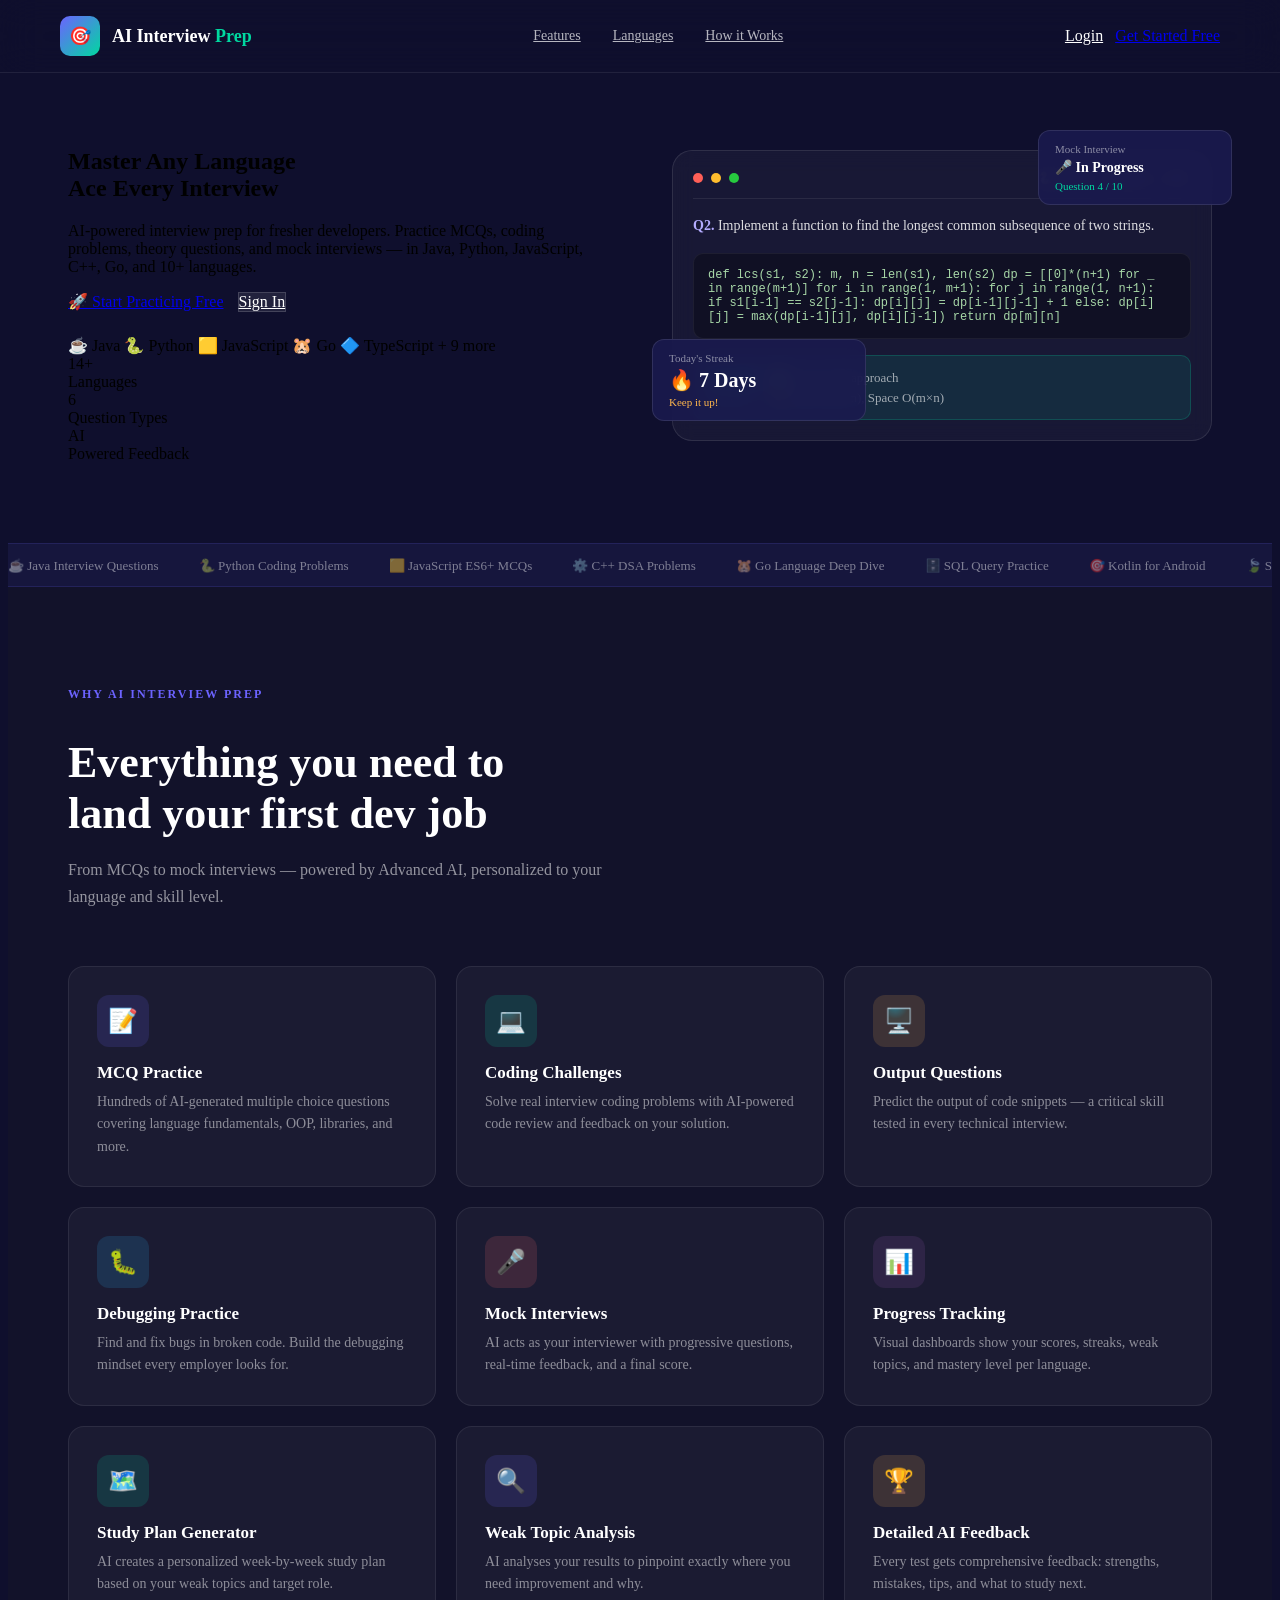
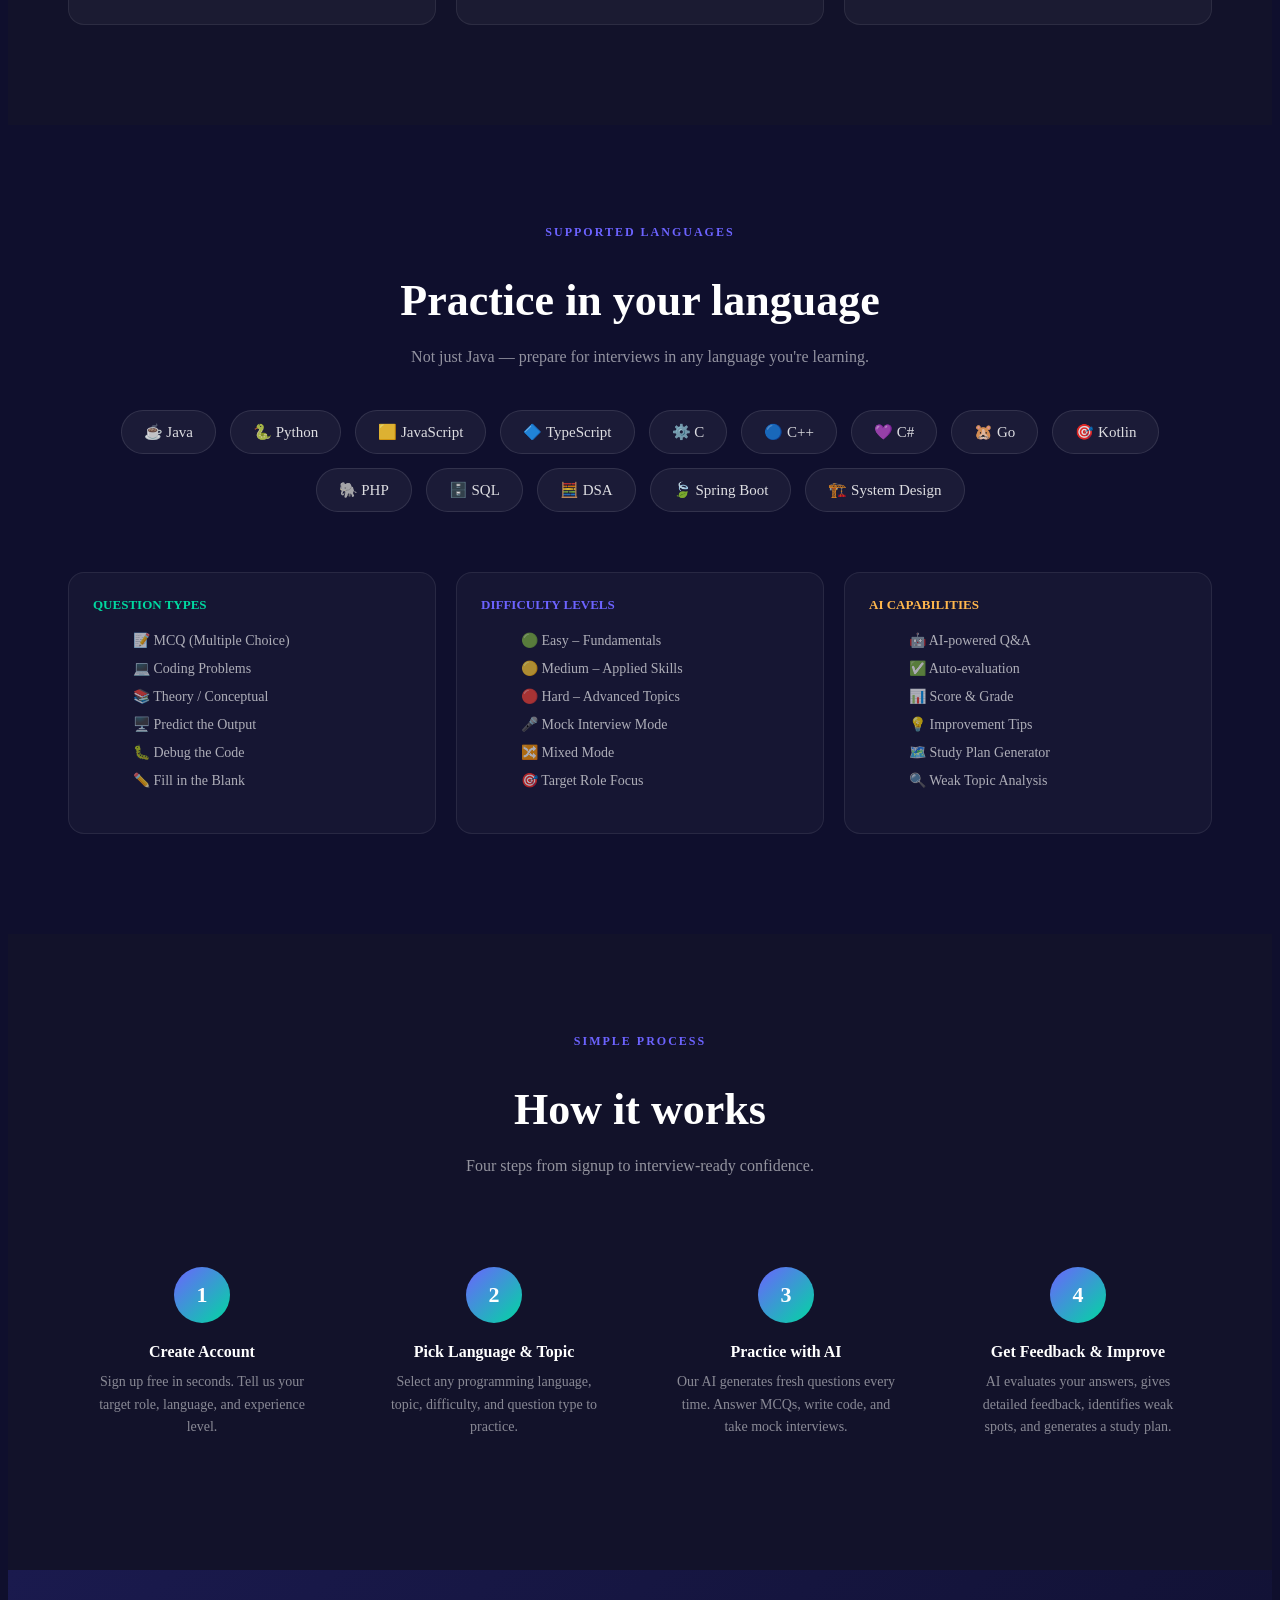
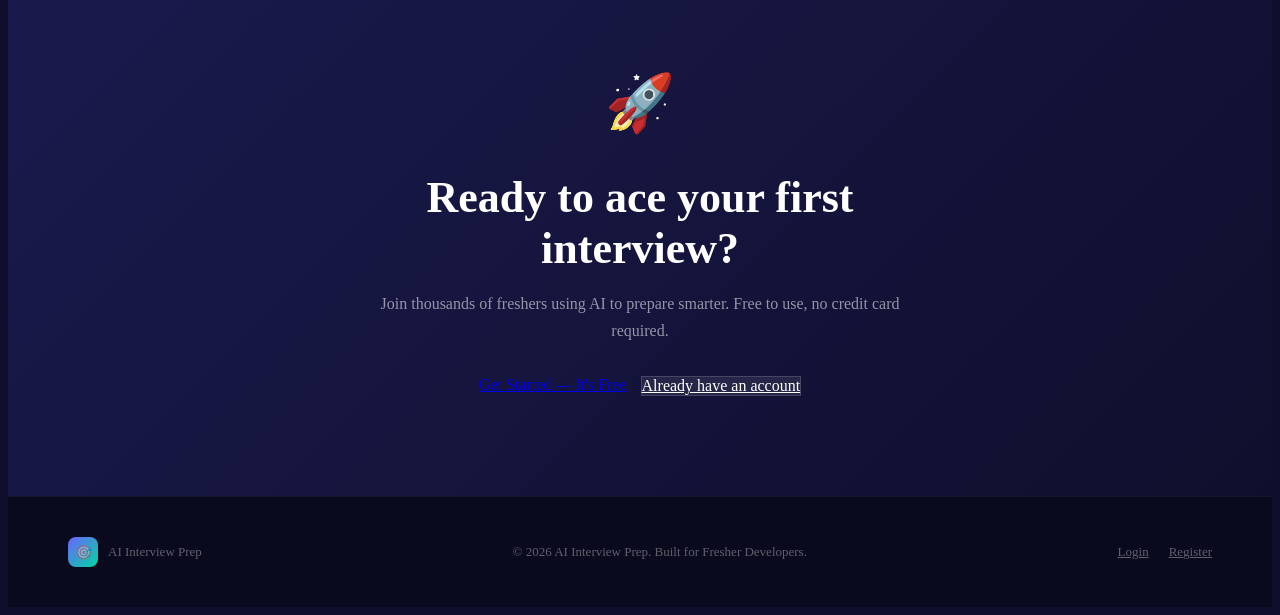
==== src/main/resources/templates/index.html @ e2478e8f "fix: landing page adjustments - centered steps grid, update footer year to 2026" ====
<!DOCTYPE html>
<html lang="en">
<head>
  <meta charset="UTF-8">
  <meta name="viewport" content="width=device-width, initial-scale=1.0">
  <title>AI Interview Prep – Multi-Language Coding Mentor</title>
  <link rel="stylesheet" href="/css/main.css">
  <style>
    body { background: #0F0F2D; }

    nav.landing-nav {
      position: fixed; top: 0; left: 0; right: 0; z-index: 100;
      display: flex; align-items: center; justify-content: space-between;
      padding: 16px 60px;
      background: rgba(15,15,45,0.8);
      backdrop-filter: blur(20px);
      border-bottom: 1px solid rgba(255,255,255,0.08);
    }

    .nav-logo { display: flex; align-items: center; gap: 12px; }
    .nav-logo .logo-icon {
      width: 40px; height: 40px;
      background: linear-gradient(135deg, #6C63FF, #00D8A0);
      border-radius: 10px;
      display: flex; align-items: center; justify-content: center;
      font-size: 18px;
    }
    .nav-logo .logo-text { color: white; font-weight: 700; font-size: 18px; }
    .nav-logo .logo-text span { color: #00D8A0; }

    .nav-links { display: flex; align-items: center; gap: 32px; }
    .nav-links a { color: rgba(255,255,255,0.7); font-size: 14px; font-weight: 500; transition: color 0.2s; }
    .nav-links a:hover { color: white; }

    .nav-cta { display: flex; gap: 12px; }

    section { position: relative; }

    .features-section {
      background: #12122A;
      padding: 100px 60px;
    }

    .section-label {
      color: #6C63FF;
      font-size: 12px;
      font-weight: 700;
      letter-spacing: 2px;
      text-transform: uppercase;
      margin-bottom: 12px;
    }

    .section-title {
      font-size: clamp(28px, 4vw, 44px);
      font-weight: 800;
      color: white;
      line-height: 1.15;
      margin-bottom: 16px;
    }

    .section-sub {
      color: rgba(255,255,255,0.55);
      font-size: 16px;
      max-width: 560px;
      line-height: 1.7;
    }

    .features-grid {
      display: grid;
      grid-template-columns: repeat(auto-fill, minmax(280px, 1fr));
      gap: 20px;
      margin-top: 56px;
    }

    .feature-card {
      background: rgba(255,255,255,0.04);
      border: 1px solid rgba(255,255,255,0.08);
      border-radius: 16px;
      padding: 28px;
      transition: all 0.3s;
    }

    .feature-card:hover {
      background: rgba(108,99,255,0.08);
      border-color: rgba(108,99,255,0.3);
      transform: translateY(-4px);
    }

    .feature-icon {
      width: 52px; height: 52px;
      border-radius: 12px;
      display: flex; align-items: center; justify-content: center;
      font-size: 24px;
      margin-bottom: 16px;
    }

    .feature-title { color: white; font-size: 17px; font-weight: 700; margin-bottom: 8px; }
    .feature-desc { color: rgba(255,255,255,0.5); font-size: 14px; line-height: 1.6; }

    .languages-section {
      background: #0F0F2D;
      padding: 100px 60px;
    }

    .lang-showcase {
      display: flex;
      flex-wrap: wrap;
      gap: 14px;
      margin-top: 40px;
      justify-content: center;
    }

    .lang-pill {
      display: flex;
      align-items: center;
      gap: 8px;
      background: rgba(255,255,255,0.05);
      border: 1px solid rgba(255,255,255,0.1);
      border-radius: 100px;
      padding: 12px 22px;
      color: rgba(255,255,255,0.85);
      font-size: 15px;
      font-weight: 500;
      transition: all 0.3s;
      cursor: default;
    }

    .lang-pill:hover {
      background: rgba(108,99,255,0.2);
      border-color: rgba(108,99,255,0.5);
      color: white;
      transform: scale(1.05);
    }

    .how-section {
      background: #12122A;
      padding: 100px 60px;
    }

    .steps-grid {
      display: grid;
      grid-template-columns: repeat(auto-fit, minmax(220px, 1fr));
      gap: 24px;
      margin-top: 56px;
    }

    .step-card {
      text-align: center;
      padding: 32px 24px;
      position: relative;
    }

    .step-number {
      width: 56px; height: 56px;
      background: linear-gradient(135deg, #6C63FF, #00D8A0);
      border-radius: 50%;
      display: flex; align-items: center; justify-content: center;
      font-size: 22px;
      font-weight: 800;
      color: white;
      margin: 0 auto 20px;
    }

    .step-title { color: white; font-size: 16px; font-weight: 700; margin-bottom: 10px; }
    .step-desc { color: rgba(255,255,255,0.5); font-size: 14px; line-height: 1.6; }

    .cta-section {
      background: linear-gradient(135deg, #1A1A4E, #0F0F2D);
      padding: 100px 60px;
      text-align: center;
    }

    footer {
      background: #0A0A1E;
      padding: 40px 60px;
      border-top: 1px solid rgba(255,255,255,0.06);
      display: flex;
      align-items: center;
      justify-content: space-between;
      color: rgba(255,255,255,0.35);
      font-size: 13px;
    }

    @media (max-width: 768px) {
      /* Navbar */
      nav.landing-nav { padding: 12px 16px; }
      .nav-links { display: none; }
      .nav-cta { gap: 8px; }
      .nav-cta .btn { padding: 8px 12px; font-size: 12px; white-space: nowrap; }
      .nav-cta .btn-outline { display: none; } /* Hide Login on mobile */

      /* Hero */
      section.hero-section { padding: 90px 20px 50px !important; }
      .hero-content {
        grid-template-columns: 1fr !important;
        gap: 32px !important;
      }
      /* Hide the hero visual mockup on mobile to save space */
      .hero-visual { display: none; }

      .hero-title { font-size: clamp(28px, 8vw, 40px) !important; }
      .hero-subtitle { font-size: 15px !important; }

      /* Sections */
      .features-section, .languages-section, .how-section, .cta-section {
        padding: 60px 20px !important;
      }

      /* 3-col info grid → 1 col on mobile */
      div[style*="grid-template-columns:repeat(3,1fr)"],
      div[style*="grid-template-columns: repeat(3,1fr)"],
      div[style*="grid-template-columns:repeat(3, 1fr)"],
      .info-grid-3col {
        grid-template-columns: 1fr !important;
      }

      /* Lang pills smaller */
      .lang-pill { padding: 8px 14px; font-size: 13px; }

      /* Hero stats */
      .hero-stats { gap: 20px !important; }
      .hero-stat-value { font-size: 22px; }

      /* Footer */
      footer { padding: 24px 20px; flex-direction: column; gap: 12px; text-align: center; }
    }

    @media (max-width: 480px) {
      .hero-title { font-size: 26px !important; }
    }

    .hero-visual {
      position: relative;
    }

    .hero-mockup {
      background: rgba(255,255,255,0.04);
      border: 1px solid rgba(255,255,255,0.1);
      border-radius: 20px;
      padding: 20px;
      backdrop-filter: blur(10px);
    }

    .mockup-header {
      display: flex;
      align-items: center;
      gap: 8px;
      margin-bottom: 16px;
      padding-bottom: 12px;
      border-bottom: 1px solid rgba(255,255,255,0.08);
    }

    .mockup-dot { width: 10px; height: 10px; border-radius: 50%; }
    .mockup-title { color: rgba(255,255,255,0.5); font-size: 12px; margin-left: auto; }

    .mockup-question {
      color: rgba(255,255,255,0.85);
      font-size: 14px;
      line-height: 1.6;
      margin-bottom: 16px;
    }

    .mockup-code {
      background: rgba(0,0,0,0.3);
      border-radius: 10px;
      padding: 14px;
      font-family: 'JetBrains Mono', monospace;
      font-size: 12px;
      color: #A8D8A8;
      margin-bottom: 16px;
      border: 1px solid rgba(255,255,255,0.06);
    }

    .mockup-feedback {
      background: rgba(0,216,160,0.1);
      border: 1px solid rgba(0,216,160,0.2);
      border-radius: 10px;
      padding: 12px 14px;
    }

    .mockup-score { color: #00D8A0; font-weight: 700; font-size: 18px; }
    .mockup-label { color: rgba(255,255,255,0.5); font-size: 12px; }

    .floating-card {
      position: absolute;
      background: rgba(26,26,78,0.9);
      border: 1px solid rgba(255,255,255,0.1);
      border-radius: 12px;
      padding: 12px 16px;
      backdrop-filter: blur(10px);
    }

    .float-1 { top: -20px; right: -20px; animation: float1 4s ease-in-out infinite; }
    .float-2 { bottom: 20px; left: -20px; animation: float2 5s ease-in-out infinite; }

    @keyframes float1 { 0%, 100% { transform: translateY(0); } 50% { transform: translateY(-12px); } }
    @keyframes float2 { 0%, 100% { transform: translateY(0); } 50% { transform: translateY(10px); } }

    .ticker {
      overflow: hidden;
      white-space: nowrap;
      background: rgba(108,99,255,0.08);
      border-top: 1px solid rgba(108,99,255,0.15);
      border-bottom: 1px solid rgba(108,99,255,0.15);
      padding: 12px 0;
    }

    .ticker-track {
      display: inline-flex;
      gap: 40px;
      animation: ticker 30s linear infinite;
    }

    @keyframes ticker {
      0% { transform: translateX(0); }
      100% { transform: translateX(-50%); }
    }

    .ticker-item {
      color: rgba(255,255,255,0.45);
      font-size: 13px;
      font-weight: 500;
      display: flex;
      align-items: center;
      gap: 6px;
    }
  </style>
</head>
<body>

<!-- Navigation -->
<nav class="landing-nav">
  <div class="nav-logo">
    <div class="logo-icon">🎯</div>
    <div class="logo-text">AI Interview <span>Prep</span></div>
  </div>
  <div class="nav-links">
    <a href="#features">Features</a>
    <a href="#languages">Languages</a>
    <a href="#how-it-works">How it Works</a>
  </div>
  <div class="nav-cta">
    <a href="/login" class="btn btn-outline" style="border-color:rgba(255,255,255,0.25);color:white;">Login</a>
    <a href="/register" class="btn btn-primary">Get Started Free</a>
  </div>
</nav>

<!-- Hero -->
<section class="hero-section" style="padding: 120px 60px 80px;">
  <div class="hero-grid"></div>
  <div class="hero-content" style="display:grid;grid-template-columns:1fr 1fr;gap:64px;align-items:center;max-width:1200px;margin:0 auto;width:100%;">
    <div>

      <h1 class="hero-title">
        Master <span class="highlight">Any Language</span><br>
        Ace Every Interview
      </h1>
      <p class="hero-subtitle">
        AI-powered interview prep for fresher developers. Practice MCQs, coding problems, theory questions, and mock interviews — in Java, Python, JavaScript, C++, Go, and 10+ languages.
      </p>
      <div style="display:flex;gap:14px;flex-wrap:wrap;">
        <a href="/register" class="btn btn-primary btn-lg">
          🚀 Start Practicing Free
        </a>
        <a href="/login" class="btn btn-lg" style="background:rgba(255,255,255,0.08);color:white;border:1px solid rgba(255,255,255,0.15);">
          Sign In
        </a>
      </div>
      <div class="lang-tags" style="margin-top:24px;">
        <span class="lang-tag">☕ Java</span>
        <span class="lang-tag">🐍 Python</span>
        <span class="lang-tag">🟨 JavaScript</span>
        <span class="lang-tag">🐹 Go</span>
        <span class="lang-tag">🔷 TypeScript</span>
        <span class="lang-tag">+ 9 more</span>
      </div>
      <div class="hero-stats">
        <div>
          <div class="hero-stat-value">14+</div>
          <div class="hero-stat-label">Languages</div>
        </div>
        <div style="width:1px;background:rgba(255,255,255,0.1)"></div>
        <div>
          <div class="hero-stat-value">6</div>
          <div class="hero-stat-label">Question Types</div>
        </div>
        <div style="width:1px;background:rgba(255,255,255,0.1)"></div>
        <div>
          <div class="hero-stat-value">AI</div>
          <div class="hero-stat-label">Powered Feedback</div>
        </div>
      </div>
    </div>

    <!-- Hero Visual -->
    <div class="hero-visual" style="position:relative">
      <div class="hero-mockup">
        <div class="mockup-header">
          <div class="mockup-dot" style="background:#FF5F57"></div>
          <div class="mockup-dot" style="background:#FFBD2E"></div>
          <div class="mockup-dot" style="background:#27C93F"></div>
          <span class="mockup-title">🐍 Python — Medium — DSA</span>
        </div>
        <div class="mockup-question">
          <strong style="color:#B4ACFF;">Q2.</strong> Implement a function to find the longest common subsequence of two strings.
        </div>
        <div class="mockup-code">
def lcs(s1, s2):
    m, n = len(s1), len(s2)
    dp = [[0]*(n+1) for _ in range(m+1)]
    for i in range(1, m+1):
        for j in range(1, n+1):
            if s1[i-1] == s2[j-1]:
                dp[i][j] = dp[i-1][j-1] + 1
            else:
                dp[i][j] = max(dp[i-1][j], dp[i][j-1])
    return dp[m][n]</div>
        <div class="mockup-feedback">
          <div style="display:flex;align-items:center;gap:12px;">
            <div>
              <div class="mockup-score">92/100</div>
              <div class="mockup-label">AI Score</div>
            </div>
            <div style="color:rgba(255,255,255,0.6);font-size:13px;line-height:1.5;">
              ✅ Correct DP approach<br>
              💡 Time O(m×n), Space O(m×n)
            </div>
          </div>
        </div>
      </div>

      <div class="floating-card float-1" style="width:160px;">
        <div style="font-size:11px;color:rgba(255,255,255,0.5)">Mock Interview</div>
        <div style="font-size:14px;font-weight:700;color:white;margin:4px 0">🎤 In Progress</div>
        <div style="font-size:11px;color:#00D8A0">Question 4 / 10</div>
      </div>

      <div class="floating-card float-2" style="width:180px;">
        <div style="font-size:11px;color:rgba(255,255,255,0.5)">Today's Streak</div>
        <div style="font-size:20px;font-weight:800;color:white;margin:4px 0">🔥 7 Days</div>
        <div style="font-size:11px;color:#FFB74D">Keep it up!</div>
      </div>
    </div>
  </div>
</section>

<!-- Ticker -->
<div class="ticker">
  <div class="ticker-track">
    <span class="ticker-item">☕ Java Interview Questions</span>
    <span class="ticker-item">🐍 Python Coding Problems</span>
    <span class="ticker-item">🟨 JavaScript ES6+ MCQs</span>
    <span class="ticker-item">⚙️ C++ DSA Problems</span>
    <span class="ticker-item">🐹 Go Language Deep Dive</span>
    <span class="ticker-item">🗄️ SQL Query Practice</span>
    <span class="ticker-item">🎯 Kotlin for Android</span>
    <span class="ticker-item">🍃 Spring Boot REST APIs</span>
    <span class="ticker-item">🔷 TypeScript Generics</span>
    <span class="ticker-item">💜 C# LINQ & Async</span>
    <span class="ticker-item">☕ Java Interview Questions</span>
    <span class="ticker-item">🐍 Python Coding Problems</span>
    <span class="ticker-item">🟨 JavaScript ES6+ MCQs</span>
    <span class="ticker-item">⚙️ C++ DSA Problems</span>
    <span class="ticker-item">🐹 Go Language Deep Dive</span>
    <span class="ticker-item">🗄️ SQL Query Practice</span>
  </div>
</div>

<!-- Features -->
<section class="features-section" id="features">
  <div style="max-width:1200px;margin:0 auto;">
    <div class="section-label">Why AI Interview Prep</div>
    <h2 class="section-title">Everything you need to<br>land your first dev job</h2>
    <p class="section-sub">From MCQs to mock interviews — powered by Advanced AI, personalized to your language and skill level.</p>

    <div class="features-grid">
      <div class="feature-card">
        <div class="feature-icon" style="background:rgba(108,99,255,0.15)">📝</div>
        <div class="feature-title">MCQ Practice</div>
        <div class="feature-desc">Hundreds of AI-generated multiple choice questions covering language fundamentals, OOP, libraries, and more.</div>
      </div>
      <div class="feature-card">
        <div class="feature-icon" style="background:rgba(0,216,160,0.15)">💻</div>
        <div class="feature-title">Coding Challenges</div>
        <div class="feature-desc">Solve real interview coding problems with AI-powered code review and feedback on your solution.</div>
      </div>
      <div class="feature-card">
        <div class="feature-icon" style="background:rgba(255,183,77,0.15)">🖥️</div>
        <div class="feature-title">Output Questions</div>
        <div class="feature-desc">Predict the output of code snippets — a critical skill tested in every technical interview.</div>
      </div>
      <div class="feature-card">
        <div class="feature-icon" style="background:rgba(41,182,246,0.15)">🐛</div>
        <div class="feature-title">Debugging Practice</div>
        <div class="feature-desc">Find and fix bugs in broken code. Build the debugging mindset every employer looks for.</div>
      </div>
      <div class="feature-card">
        <div class="feature-icon" style="background:rgba(255,107,107,0.15)">🎤</div>
        <div class="feature-title">Mock Interviews</div>
        <div class="feature-desc">AI acts as your interviewer with progressive questions, real-time feedback, and a final score.</div>
      </div>
      <div class="feature-card">
        <div class="feature-icon" style="background:rgba(156,89,182,0.15)">📊</div>
        <div class="feature-title">Progress Tracking</div>
        <div class="feature-desc">Visual dashboards show your scores, streaks, weak topics, and mastery level per language.</div>
      </div>
      <div class="feature-card">
        <div class="feature-icon" style="background:rgba(0,216,160,0.15)">🗺️</div>
        <div class="feature-title">Study Plan Generator</div>
        <div class="feature-desc">AI creates a personalized week-by-week study plan based on your weak topics and target role.</div>
      </div>
      <div class="feature-card">
        <div class="feature-icon" style="background:rgba(108,99,255,0.15)">🔍</div>
        <div class="feature-title">Weak Topic Analysis</div>
        <div class="feature-desc">AI analyses your results to pinpoint exactly where you need improvement and why.</div>
      </div>
      <div class="feature-card">
        <div class="feature-icon" style="background:rgba(255,183,77,0.15)">🏆</div>
        <div class="feature-title">Detailed AI Feedback</div>
        <div class="feature-desc">Every test gets comprehensive feedback: strengths, mistakes, tips, and what to study next.</div>
      </div>
    </div>
  </div>
</section>

<!-- Languages -->
<section class="languages-section" id="languages">
  <div style="max-width:1200px;margin:0 auto;text-align:center;">
    <div class="section-label">Supported Languages</div>
    <h2 class="section-title">Practice in your language</h2>
    <p class="section-sub" style="margin:0 auto 0">Not just Java — prepare for interviews in any language you're learning.</p>

    <div class="lang-showcase">
      <div class="lang-pill">☕ Java</div>
      <div class="lang-pill">🐍 Python</div>
      <div class="lang-pill">🟨 JavaScript</div>
      <div class="lang-pill">🔷 TypeScript</div>
      <div class="lang-pill">⚙️ C</div>
      <div class="lang-pill">🔵 C++</div>
      <div class="lang-pill">💜 C#</div>
      <div class="lang-pill">🐹 Go</div>
      <div class="lang-pill">🎯 Kotlin</div>
      <div class="lang-pill">🐘 PHP</div>
      <div class="lang-pill">🗄️ SQL</div>
      <div class="lang-pill">🧮 DSA</div>
      <div class="lang-pill">🍃 Spring Boot</div>
      <div class="lang-pill">🏗️ System Design</div>
    </div>

    <div class="info-grid-3col" style="display:grid;grid-template-columns:repeat(3,1fr);gap:20px;margin-top:60px;text-align:left;">
      <div style="background:rgba(255,255,255,0.03);border:1px solid rgba(255,255,255,0.08);border-radius:16px;padding:24px;">
        <div style="color:#00D8A0;font-size:13px;font-weight:600;margin-bottom:8px">QUESTION TYPES</div>
        <ul style="color:rgba(255,255,255,0.65);font-size:14px;line-height:2;list-style:none;">
          <li>📝 MCQ (Multiple Choice)</li>
          <li>💻 Coding Problems</li>
          <li>📚 Theory / Conceptual</li>
          <li>🖥️ Predict the Output</li>
          <li>🐛 Debug the Code</li>
          <li>✏️ Fill in the Blank</li>
        </ul>
      </div>
      <div style="background:rgba(255,255,255,0.03);border:1px solid rgba(255,255,255,0.08);border-radius:16px;padding:24px;">
        <div style="color:#6C63FF;font-size:13px;font-weight:600;margin-bottom:8px">DIFFICULTY LEVELS</div>
        <ul style="color:rgba(255,255,255,0.65);font-size:14px;line-height:2;list-style:none;">
          <li>🟢 Easy – Fundamentals</li>
          <li>🟡 Medium – Applied Skills</li>
          <li>🔴 Hard – Advanced Topics</li>
          <li>🎤 Mock Interview Mode</li>
          <li>🔀 Mixed Mode</li>
          <li>🎯 Target Role Focus</li>
        </ul>
      </div>
      <div style="background:rgba(255,255,255,0.03);border:1px solid rgba(255,255,255,0.08);border-radius:16px;padding:24px;">
        <div style="color:#FFB74D;font-size:13px;font-weight:600;margin-bottom:8px">AI CAPABILITIES</div>
        <ul style="color:rgba(255,255,255,0.65);font-size:14px;line-height:2;list-style:none;">
          <li>🤖 AI-powered Q&A</li>
          <li>✅ Auto-evaluation</li>
          <li>📊 Score & Grade</li>
          <li>💡 Improvement Tips</li>
          <li>🗺️ Study Plan Generator</li>
          <li>🔍 Weak Topic Analysis</li>
        </ul>
      </div>
    </div>
  </div>
</section>

<!-- How it Works -->
<section class="how-section" id="how-it-works">
  <div style="max-width:1200px;margin:0 auto;text-align:center;">
    <div class="section-label">Simple Process</div>
    <h2 class="section-title">How it works</h2>
    <p class="section-sub" style="margin:0 auto">Four steps from signup to interview-ready confidence.</p>

    <div class="steps-grid">
      <div class="step-card">
        <div class="step-number">1</div>
        <div class="step-title">Create Account</div>
        <div class="step-desc">Sign up free in seconds. Tell us your target role, language, and experience level.</div>
      </div>
      <div class="step-card">
        <div class="step-number">2</div>
        <div class="step-title">Pick Language & Topic</div>
        <div class="step-desc">Select any programming language, topic, difficulty, and question type to practice.</div>
      </div>
      <div class="step-card">
        <div class="step-number">3</div>
        <div class="step-title">Practice with AI</div>
        <div class="step-desc">Our AI generates fresh questions every time. Answer MCQs, write code, and take mock interviews.</div>
      </div>
      <div class="step-card">
        <div class="step-number">4</div>
        <div class="step-title">Get Feedback & Improve</div>
        <div class="step-desc">AI evaluates your answers, gives detailed feedback, identifies weak spots, and generates a study plan.</div>
      </div>
    </div>
  </div>
</section>

<!-- CTA -->
<section class="cta-section">
  <div style="max-width:600px;margin:0 auto;">
    <div style="font-size:56px;margin-bottom:20px">🚀</div>
    <h2 class="section-title">Ready to ace your first interview?</h2>
    <p class="section-sub" style="margin:0 auto 32px;color:rgba(255,255,255,0.55);">
      Join thousands of freshers using AI to prepare smarter. Free to use, no credit card required.
    </p>
    <div style="display:flex;gap:14px;justify-content:center;flex-wrap:wrap;">
      <a href="/register" class="btn btn-primary btn-lg">Get Started — It's Free</a>
      <a href="/login" class="btn btn-lg" style="background:rgba(255,255,255,0.08);color:white;border:1px solid rgba(255,255,255,0.15);">Already have an account</a>
    </div>
  </div>
</section>

<!-- Footer -->
<footer>
  <div style="display:flex;align-items:center;gap:10px;">
    <div style="width:30px;height:30px;background:linear-gradient(135deg,#6C63FF,#00D8A0);border-radius:8px;display:flex;align-items:center;justify-content:center;font-size:14px;">🎯</div>
    <span>AI Interview Prep</span>
  </div>
  <div>© 2026 AI Interview Prep. Built for Fresher Developers.</div>
  <div style="display:flex;gap:20px;">
    <a href="/login" style="color:rgba(255,255,255,0.35);font-size:13px;">Login</a>
    <a href="/register" style="color:rgba(255,255,255,0.35);font-size:13px;">Register</a>
  </div>
</footer>

<script src="/js/main.js"></script>
<script>
  // Redirect if already logged in
  if (Auth.isLoggedIn()) {
    window.location.href = '/dashboard';
  }
</script>
</body>
</html>
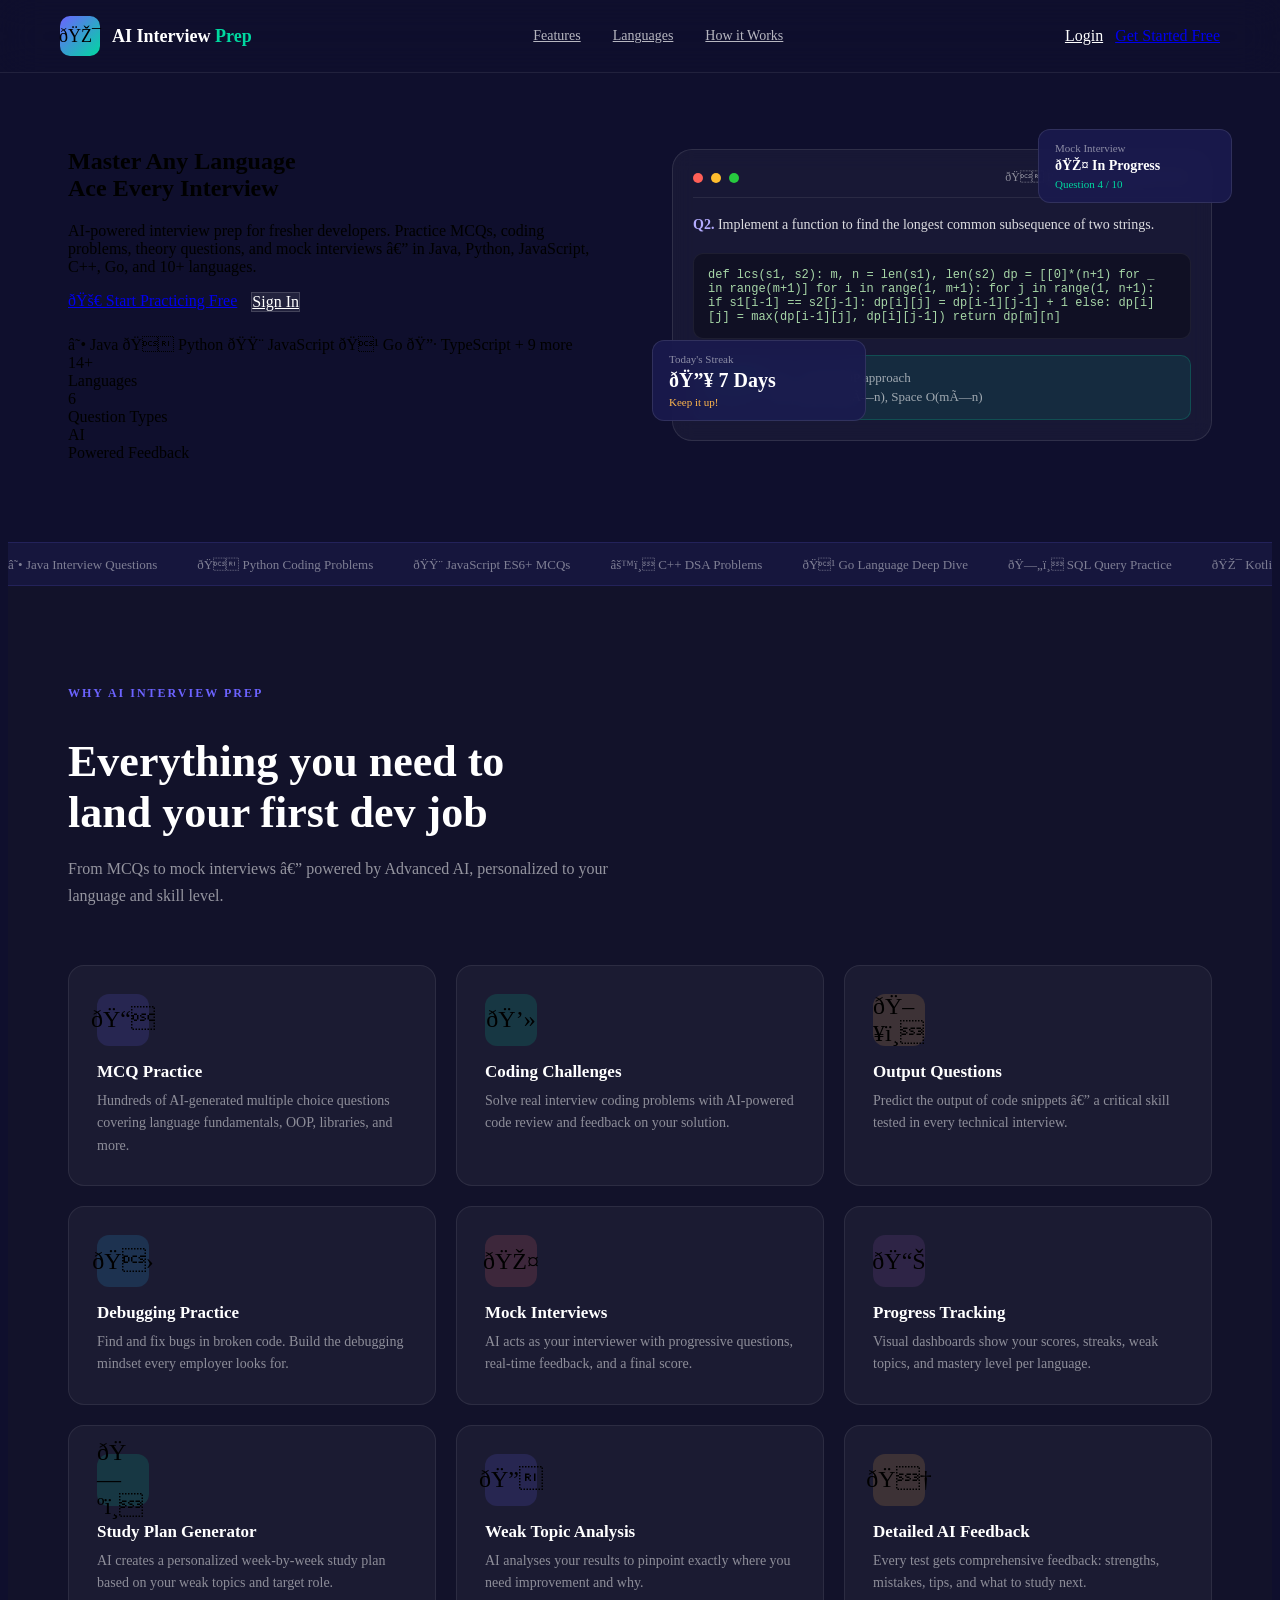
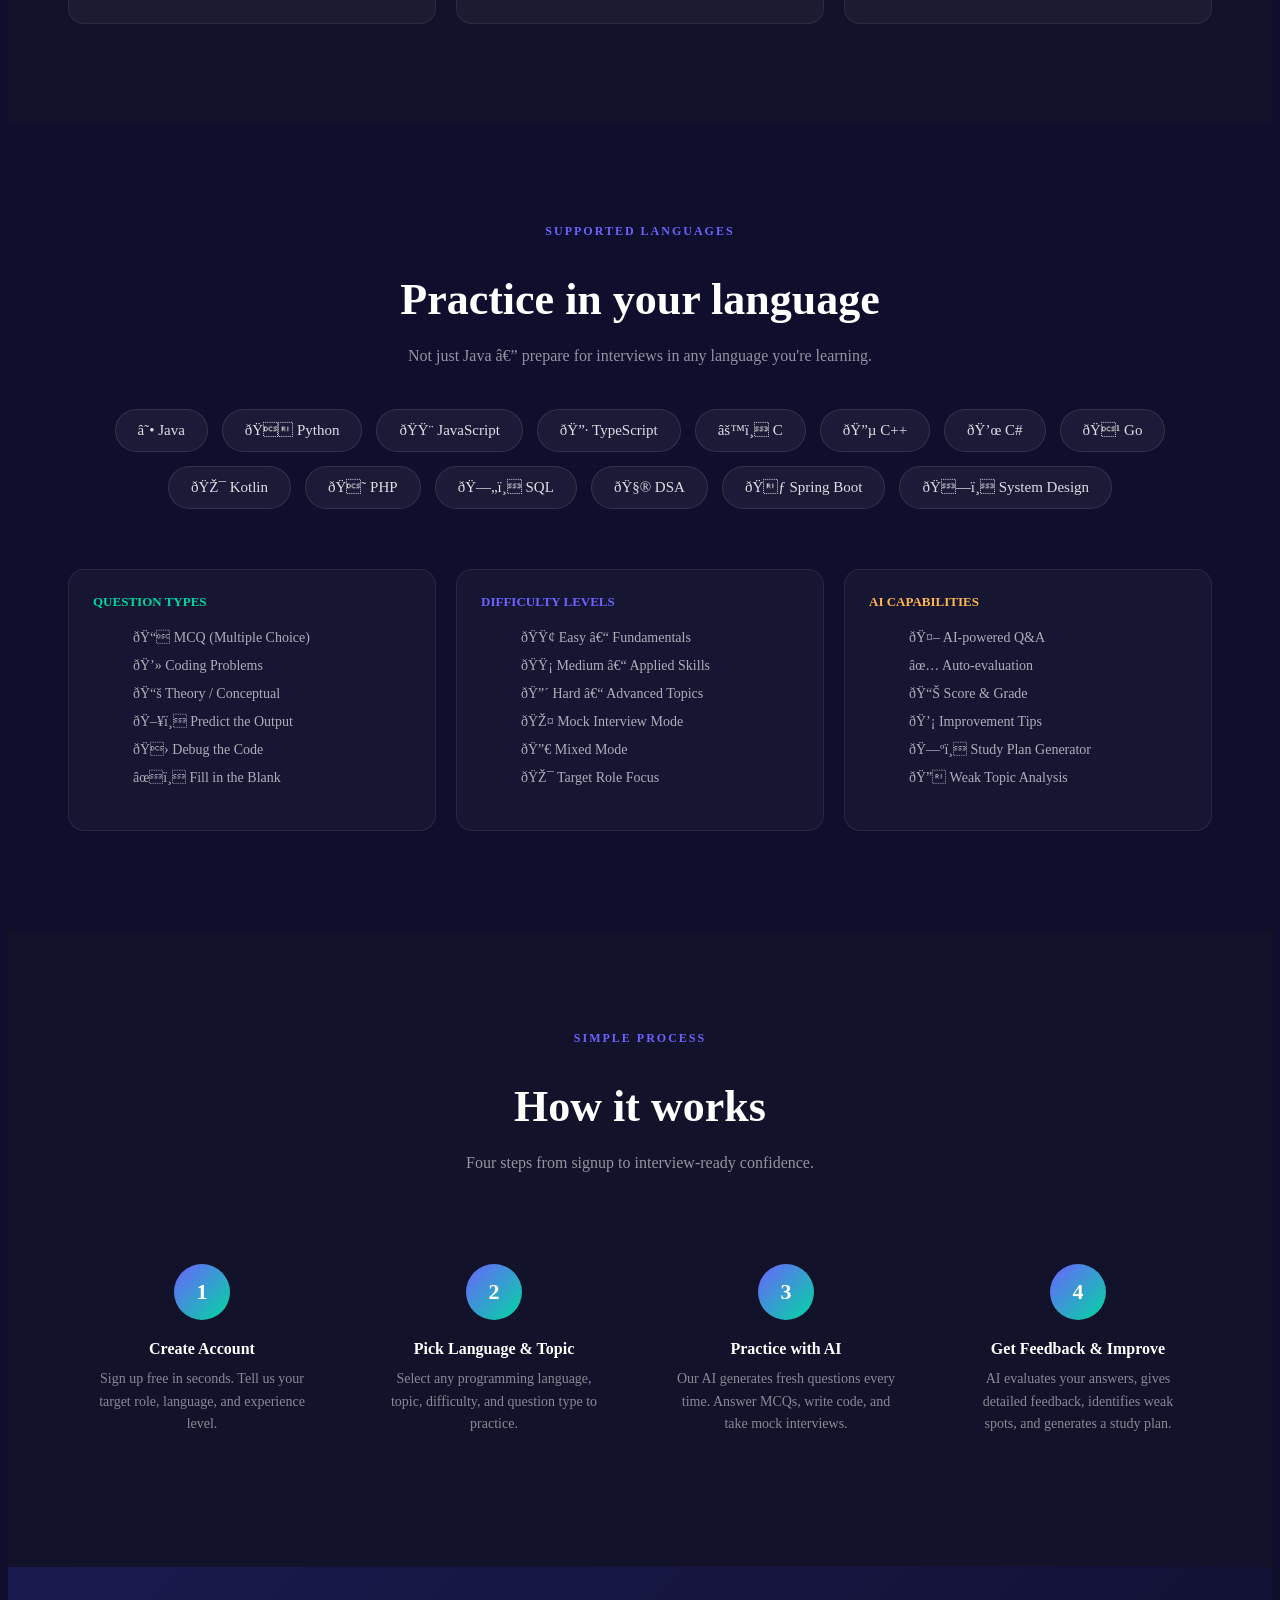
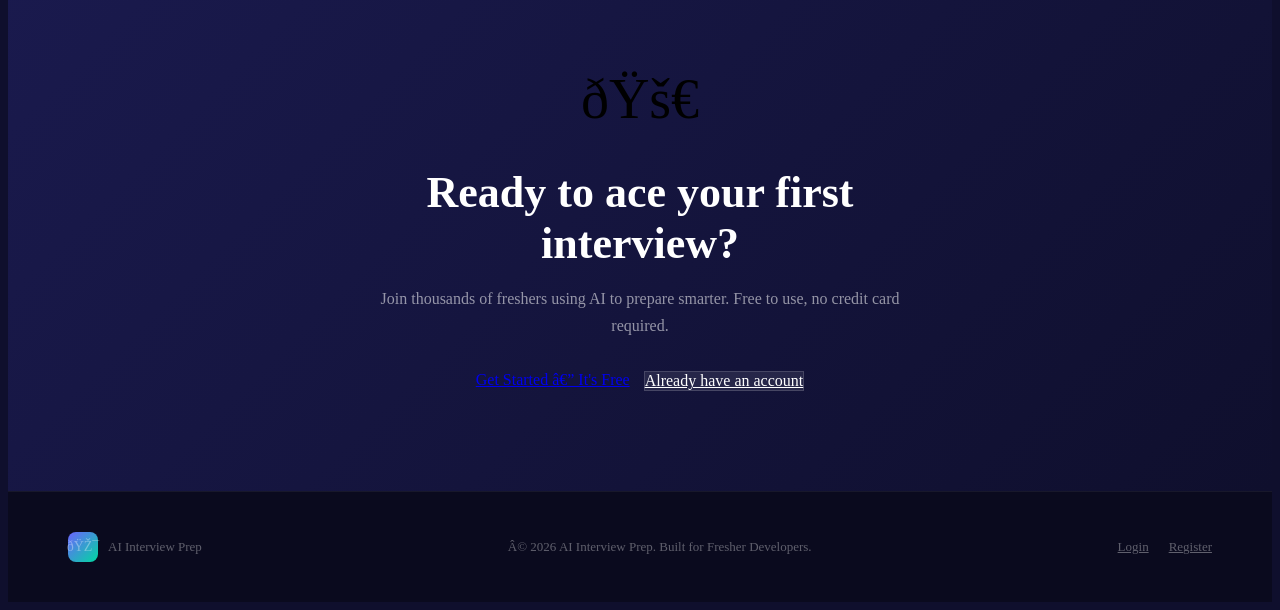
==== commit 721a6a11: "feat: change main project logo from dart to robot emoji across all templates" ====
--- a/src/main/resources/templates/index.html
+++ b/src/main/resources/templates/index.html
@@ -1,9 +1,9 @@
-<!DOCTYPE html>
+﻿<!DOCTYPE html>
 <html lang="en">
 <head>
   <meta charset="UTF-8">
   <meta name="viewport" content="width=device-width, initial-scale=1.0">
-  <title>AI Interview Prep – Multi-Language Coding Mentor</title>
+  <title>AI Interview Prep â€“ Multi-Language Coding Mentor</title>
   <link rel="stylesheet" href="/css/main.css">
   <style>
     body { background: #0F0F2D; }
@@ -206,7 +206,7 @@
         padding: 60px 20px !important;
       }
 
-      /* 3-col info grid → 1 col on mobile */
+      /* 3-col info grid â†’ 1 col on mobile */
       div[style*="grid-template-columns:repeat(3,1fr)"],
       div[style*="grid-template-columns: repeat(3,1fr)"],
       div[style*="grid-template-columns:repeat(3, 1fr)"],
@@ -331,7 +331,7 @@
 <!-- Navigation -->
 <nav class="landing-nav">
   <div class="nav-logo">
-    <div class="logo-icon">🎯</div>
+    <div class="logo-icon">ðŸŽ¯</div>
     <div class="logo-text">AI Interview <span>Prep</span></div>
   </div>
   <div class="nav-links">
@@ -356,22 +356,22 @@
         Ace Every Interview
       </h1>
       <p class="hero-subtitle">
-        AI-powered interview prep for fresher developers. Practice MCQs, coding problems, theory questions, and mock interviews — in Java, Python, JavaScript, C++, Go, and 10+ languages.
+        AI-powered interview prep for fresher developers. Practice MCQs, coding problems, theory questions, and mock interviews â€” in Java, Python, JavaScript, C++, Go, and 10+ languages.
       </p>
       <div style="display:flex;gap:14px;flex-wrap:wrap;">
         <a href="/register" class="btn btn-primary btn-lg">
-          🚀 Start Practicing Free
+          ðŸš€ Start Practicing Free
         </a>
         <a href="/login" class="btn btn-lg" style="background:rgba(255,255,255,0.08);color:white;border:1px solid rgba(255,255,255,0.15);">
           Sign In
         </a>
       </div>
       <div class="lang-tags" style="margin-top:24px;">
-        <span class="lang-tag">☕ Java</span>
-        <span class="lang-tag">🐍 Python</span>
-        <span class="lang-tag">🟨 JavaScript</span>
-        <span class="lang-tag">🐹 Go</span>
-        <span class="lang-tag">🔷 TypeScript</span>
+        <span class="lang-tag">â˜• Java</span>
+        <span class="lang-tag">ðŸ Python</span>
+        <span class="lang-tag">ðŸŸ¨ JavaScript</span>
+        <span class="lang-tag">ðŸ¹ Go</span>
+        <span class="lang-tag">ðŸ”· TypeScript</span>
         <span class="lang-tag">+ 9 more</span>
       </div>
       <div class="hero-stats">
@@ -399,7 +399,7 @@
           <div class="mockup-dot" style="background:#FF5F57"></div>
           <div class="mockup-dot" style="background:#FFBD2E"></div>
           <div class="mockup-dot" style="background:#27C93F"></div>
-          <span class="mockup-title">🐍 Python — Medium — DSA</span>
+          <span class="mockup-title">ðŸ Python â€” Medium â€” DSA</span>
         </div>
         <div class="mockup-question">
           <strong style="color:#B4ACFF;">Q2.</strong> Implement a function to find the longest common subsequence of two strings.
@@ -422,8 +422,8 @@
               <div class="mockup-label">AI Score</div>
             </div>
             <div style="color:rgba(255,255,255,0.6);font-size:13px;line-height:1.5;">
-              ✅ Correct DP approach<br>
-              💡 Time O(m×n), Space O(m×n)
+              âœ… Correct DP approach<br>
+              ðŸ’¡ Time O(mÃ—n), Space O(mÃ—n)
             </div>
           </div>
         </div>
@@ -431,13 +431,13 @@
 
       <div class="floating-card float-1" style="width:160px;">
         <div style="font-size:11px;color:rgba(255,255,255,0.5)">Mock Interview</div>
-        <div style="font-size:14px;font-weight:700;color:white;margin:4px 0">🎤 In Progress</div>
+        <div style="font-size:14px;font-weight:700;color:white;margin:4px 0">ðŸŽ¤ In Progress</div>
         <div style="font-size:11px;color:#00D8A0">Question 4 / 10</div>
       </div>
 
       <div class="floating-card float-2" style="width:180px;">
         <div style="font-size:11px;color:rgba(255,255,255,0.5)">Today's Streak</div>
-        <div style="font-size:20px;font-weight:800;color:white;margin:4px 0">🔥 7 Days</div>
+        <div style="font-size:20px;font-weight:800;color:white;margin:4px 0">ðŸ”¥ 7 Days</div>
         <div style="font-size:11px;color:#FFB74D">Keep it up!</div>
       </div>
     </div>
@@ -447,22 +447,22 @@
 <!-- Ticker -->
 <div class="ticker">
   <div class="ticker-track">
-    <span class="ticker-item">☕ Java Interview Questions</span>
-    <span class="ticker-item">🐍 Python Coding Problems</span>
-    <span class="ticker-item">🟨 JavaScript ES6+ MCQs</span>
-    <span class="ticker-item">⚙️ C++ DSA Problems</span>
-    <span class="ticker-item">🐹 Go Language Deep Dive</span>
-    <span class="ticker-item">🗄️ SQL Query Practice</span>
-    <span class="ticker-item">🎯 Kotlin for Android</span>
-    <span class="ticker-item">🍃 Spring Boot REST APIs</span>
-    <span class="ticker-item">🔷 TypeScript Generics</span>
-    <span class="ticker-item">💜 C# LINQ & Async</span>
-    <span class="ticker-item">☕ Java Interview Questions</span>
-    <span class="ticker-item">🐍 Python Coding Problems</span>
-    <span class="ticker-item">🟨 JavaScript ES6+ MCQs</span>
-    <span class="ticker-item">⚙️ C++ DSA Problems</span>
-    <span class="ticker-item">🐹 Go Language Deep Dive</span>
-    <span class="ticker-item">🗄️ SQL Query Practice</span>
+    <span class="ticker-item">â˜• Java Interview Questions</span>
+    <span class="ticker-item">ðŸ Python Coding Problems</span>
+    <span class="ticker-item">ðŸŸ¨ JavaScript ES6+ MCQs</span>
+    <span class="ticker-item">âš™ï¸ C++ DSA Problems</span>
+    <span class="ticker-item">ðŸ¹ Go Language Deep Dive</span>
+    <span class="ticker-item">ðŸ—„ï¸ SQL Query Practice</span>
+    <span class="ticker-item">ðŸŽ¯ Kotlin for Android</span>
+    <span class="ticker-item">ðŸƒ Spring Boot REST APIs</span>
+    <span class="ticker-item">ðŸ”· TypeScript Generics</span>
+    <span class="ticker-item">ðŸ’œ C# LINQ & Async</span>
+    <span class="ticker-item">â˜• Java Interview Questions</span>
+    <span class="ticker-item">ðŸ Python Coding Problems</span>
+    <span class="ticker-item">ðŸŸ¨ JavaScript ES6+ MCQs</span>
+    <span class="ticker-item">âš™ï¸ C++ DSA Problems</span>
+    <span class="ticker-item">ðŸ¹ Go Language Deep Dive</span>
+    <span class="ticker-item">ðŸ—„ï¸ SQL Query Practice</span>
   </div>
 </div>
 
@@ -471,51 +471,51 @@
   <div style="max-width:1200px;margin:0 auto;">
     <div class="section-label">Why AI Interview Prep</div>
     <h2 class="section-title">Everything you need to<br>land your first dev job</h2>
-    <p class="section-sub">From MCQs to mock interviews — powered by Advanced AI, personalized to your language and skill level.</p>
+    <p class="section-sub">From MCQs to mock interviews â€” powered by Advanced AI, personalized to your language and skill level.</p>
 
     <div class="features-grid">
       <div class="feature-card">
-        <div class="feature-icon" style="background:rgba(108,99,255,0.15)">📝</div>
+        <div class="feature-icon" style="background:rgba(108,99,255,0.15)">ðŸ“</div>
         <div class="feature-title">MCQ Practice</div>
         <div class="feature-desc">Hundreds of AI-generated multiple choice questions covering language fundamentals, OOP, libraries, and more.</div>
       </div>
       <div class="feature-card">
-        <div class="feature-icon" style="background:rgba(0,216,160,0.15)">💻</div>
+        <div class="feature-icon" style="background:rgba(0,216,160,0.15)">ðŸ’»</div>
         <div class="feature-title">Coding Challenges</div>
         <div class="feature-desc">Solve real interview coding problems with AI-powered code review and feedback on your solution.</div>
       </div>
       <div class="feature-card">
-        <div class="feature-icon" style="background:rgba(255,183,77,0.15)">🖥️</div>
+        <div class="feature-icon" style="background:rgba(255,183,77,0.15)">ðŸ–¥ï¸</div>
         <div class="feature-title">Output Questions</div>
-        <div class="feature-desc">Predict the output of code snippets — a critical skill tested in every technical interview.</div>
-      </div>
-      <div class="feature-card">
-        <div class="feature-icon" style="background:rgba(41,182,246,0.15)">🐛</div>
+        <div class="feature-desc">Predict the output of code snippets â€” a critical skill tested in every technical interview.</div>
+      </div>
+      <div class="feature-card">
+        <div class="feature-icon" style="background:rgba(41,182,246,0.15)">ðŸ›</div>
         <div class="feature-title">Debugging Practice</div>
         <div class="feature-desc">Find and fix bugs in broken code. Build the debugging mindset every employer looks for.</div>
       </div>
       <div class="feature-card">
-        <div class="feature-icon" style="background:rgba(255,107,107,0.15)">🎤</div>
+        <div class="feature-icon" style="background:rgba(255,107,107,0.15)">ðŸŽ¤</div>
         <div class="feature-title">Mock Interviews</div>
         <div class="feature-desc">AI acts as your interviewer with progressive questions, real-time feedback, and a final score.</div>
       </div>
       <div class="feature-card">
-        <div class="feature-icon" style="background:rgba(156,89,182,0.15)">📊</div>
+        <div class="feature-icon" style="background:rgba(156,89,182,0.15)">ðŸ“Š</div>
         <div class="feature-title">Progress Tracking</div>
         <div class="feature-desc">Visual dashboards show your scores, streaks, weak topics, and mastery level per language.</div>
       </div>
       <div class="feature-card">
-        <div class="feature-icon" style="background:rgba(0,216,160,0.15)">🗺️</div>
+        <div class="feature-icon" style="background:rgba(0,216,160,0.15)">ðŸ—ºï¸</div>
         <div class="feature-title">Study Plan Generator</div>
         <div class="feature-desc">AI creates a personalized week-by-week study plan based on your weak topics and target role.</div>
       </div>
       <div class="feature-card">
-        <div class="feature-icon" style="background:rgba(108,99,255,0.15)">🔍</div>
+        <div class="feature-icon" style="background:rgba(108,99,255,0.15)">ðŸ”</div>
         <div class="feature-title">Weak Topic Analysis</div>
         <div class="feature-desc">AI analyses your results to pinpoint exactly where you need improvement and why.</div>
       </div>
       <div class="feature-card">
-        <div class="feature-icon" style="background:rgba(255,183,77,0.15)">🏆</div>
+        <div class="feature-icon" style="background:rgba(255,183,77,0.15)">ðŸ†</div>
         <div class="feature-title">Detailed AI Feedback</div>
         <div class="feature-desc">Every test gets comprehensive feedback: strengths, mistakes, tips, and what to study next.</div>
       </div>
@@ -528,57 +528,57 @@
   <div style="max-width:1200px;margin:0 auto;text-align:center;">
     <div class="section-label">Supported Languages</div>
     <h2 class="section-title">Practice in your language</h2>
-    <p class="section-sub" style="margin:0 auto 0">Not just Java — prepare for interviews in any language you're learning.</p>
+    <p class="section-sub" style="margin:0 auto 0">Not just Java â€” prepare for interviews in any language you're learning.</p>
 
     <div class="lang-showcase">
-      <div class="lang-pill">☕ Java</div>
-      <div class="lang-pill">🐍 Python</div>
-      <div class="lang-pill">🟨 JavaScript</div>
-      <div class="lang-pill">🔷 TypeScript</div>
-      <div class="lang-pill">⚙️ C</div>
-      <div class="lang-pill">🔵 C++</div>
-      <div class="lang-pill">💜 C#</div>
-      <div class="lang-pill">🐹 Go</div>
-      <div class="lang-pill">🎯 Kotlin</div>
-      <div class="lang-pill">🐘 PHP</div>
-      <div class="lang-pill">🗄️ SQL</div>
-      <div class="lang-pill">🧮 DSA</div>
-      <div class="lang-pill">🍃 Spring Boot</div>
-      <div class="lang-pill">🏗️ System Design</div>
+      <div class="lang-pill">â˜• Java</div>
+      <div class="lang-pill">ðŸ Python</div>
+      <div class="lang-pill">ðŸŸ¨ JavaScript</div>
+      <div class="lang-pill">ðŸ”· TypeScript</div>
+      <div class="lang-pill">âš™ï¸ C</div>
+      <div class="lang-pill">ðŸ”µ C++</div>
+      <div class="lang-pill">ðŸ’œ C#</div>
+      <div class="lang-pill">ðŸ¹ Go</div>
+      <div class="lang-pill">ðŸŽ¯ Kotlin</div>
+      <div class="lang-pill">ðŸ˜ PHP</div>
+      <div class="lang-pill">ðŸ—„ï¸ SQL</div>
+      <div class="lang-pill">ðŸ§® DSA</div>
+      <div class="lang-pill">ðŸƒ Spring Boot</div>
+      <div class="lang-pill">ðŸ—ï¸ System Design</div>
     </div>
 
     <div class="info-grid-3col" style="display:grid;grid-template-columns:repeat(3,1fr);gap:20px;margin-top:60px;text-align:left;">
       <div style="background:rgba(255,255,255,0.03);border:1px solid rgba(255,255,255,0.08);border-radius:16px;padding:24px;">
         <div style="color:#00D8A0;font-size:13px;font-weight:600;margin-bottom:8px">QUESTION TYPES</div>
         <ul style="color:rgba(255,255,255,0.65);font-size:14px;line-height:2;list-style:none;">
-          <li>📝 MCQ (Multiple Choice)</li>
-          <li>💻 Coding Problems</li>
-          <li>📚 Theory / Conceptual</li>
-          <li>🖥️ Predict the Output</li>
-          <li>🐛 Debug the Code</li>
-          <li>✏️ Fill in the Blank</li>
+          <li>ðŸ“ MCQ (Multiple Choice)</li>
+          <li>ðŸ’» Coding Problems</li>
+          <li>ðŸ“š Theory / Conceptual</li>
+          <li>ðŸ–¥ï¸ Predict the Output</li>
+          <li>ðŸ› Debug the Code</li>
+          <li>âœï¸ Fill in the Blank</li>
         </ul>
       </div>
       <div style="background:rgba(255,255,255,0.03);border:1px solid rgba(255,255,255,0.08);border-radius:16px;padding:24px;">
         <div style="color:#6C63FF;font-size:13px;font-weight:600;margin-bottom:8px">DIFFICULTY LEVELS</div>
         <ul style="color:rgba(255,255,255,0.65);font-size:14px;line-height:2;list-style:none;">
-          <li>🟢 Easy – Fundamentals</li>
-          <li>🟡 Medium – Applied Skills</li>
-          <li>🔴 Hard – Advanced Topics</li>
-          <li>🎤 Mock Interview Mode</li>
-          <li>🔀 Mixed Mode</li>
-          <li>🎯 Target Role Focus</li>
+          <li>ðŸŸ¢ Easy â€“ Fundamentals</li>
+          <li>ðŸŸ¡ Medium â€“ Applied Skills</li>
+          <li>ðŸ”´ Hard â€“ Advanced Topics</li>
+          <li>ðŸŽ¤ Mock Interview Mode</li>
+          <li>ðŸ”€ Mixed Mode</li>
+          <li>ðŸŽ¯ Target Role Focus</li>
         </ul>
       </div>
       <div style="background:rgba(255,255,255,0.03);border:1px solid rgba(255,255,255,0.08);border-radius:16px;padding:24px;">
         <div style="color:#FFB74D;font-size:13px;font-weight:600;margin-bottom:8px">AI CAPABILITIES</div>
         <ul style="color:rgba(255,255,255,0.65);font-size:14px;line-height:2;list-style:none;">
-          <li>🤖 AI-powered Q&A</li>
-          <li>✅ Auto-evaluation</li>
-          <li>📊 Score & Grade</li>
-          <li>💡 Improvement Tips</li>
-          <li>🗺️ Study Plan Generator</li>
-          <li>🔍 Weak Topic Analysis</li>
+          <li>ðŸ¤– AI-powered Q&A</li>
+          <li>âœ… Auto-evaluation</li>
+          <li>ðŸ“Š Score & Grade</li>
+          <li>ðŸ’¡ Improvement Tips</li>
+          <li>ðŸ—ºï¸ Study Plan Generator</li>
+          <li>ðŸ” Weak Topic Analysis</li>
         </ul>
       </div>
     </div>
@@ -620,13 +620,13 @@
 <!-- CTA -->
 <section class="cta-section">
   <div style="max-width:600px;margin:0 auto;">
-    <div style="font-size:56px;margin-bottom:20px">🚀</div>
+    <div style="font-size:56px;margin-bottom:20px">ðŸš€</div>
     <h2 class="section-title">Ready to ace your first interview?</h2>
     <p class="section-sub" style="margin:0 auto 32px;color:rgba(255,255,255,0.55);">
       Join thousands of freshers using AI to prepare smarter. Free to use, no credit card required.
     </p>
     <div style="display:flex;gap:14px;justify-content:center;flex-wrap:wrap;">
-      <a href="/register" class="btn btn-primary btn-lg">Get Started — It's Free</a>
+      <a href="/register" class="btn btn-primary btn-lg">Get Started â€” It's Free</a>
       <a href="/login" class="btn btn-lg" style="background:rgba(255,255,255,0.08);color:white;border:1px solid rgba(255,255,255,0.15);">Already have an account</a>
     </div>
   </div>
@@ -635,10 +635,10 @@
 <!-- Footer -->
 <footer>
   <div style="display:flex;align-items:center;gap:10px;">
-    <div style="width:30px;height:30px;background:linear-gradient(135deg,#6C63FF,#00D8A0);border-radius:8px;display:flex;align-items:center;justify-content:center;font-size:14px;">🎯</div>
+    <div style="width:30px;height:30px;background:linear-gradient(135deg,#6C63FF,#00D8A0);border-radius:8px;display:flex;align-items:center;justify-content:center;font-size:14px;">ðŸŽ¯</div>
     <span>AI Interview Prep</span>
   </div>
-  <div>© 2026 AI Interview Prep. Built for Fresher Developers.</div>
+  <div>Â© 2026 AI Interview Prep. Built for Fresher Developers.</div>
   <div style="display:flex;gap:20px;">
     <a href="/login" style="color:rgba(255,255,255,0.35);font-size:13px;">Login</a>
     <a href="/register" style="color:rgba(255,255,255,0.35);font-size:13px;">Register</a>
@@ -654,3 +654,4 @@
 </script>
 </body>
 </html>
+
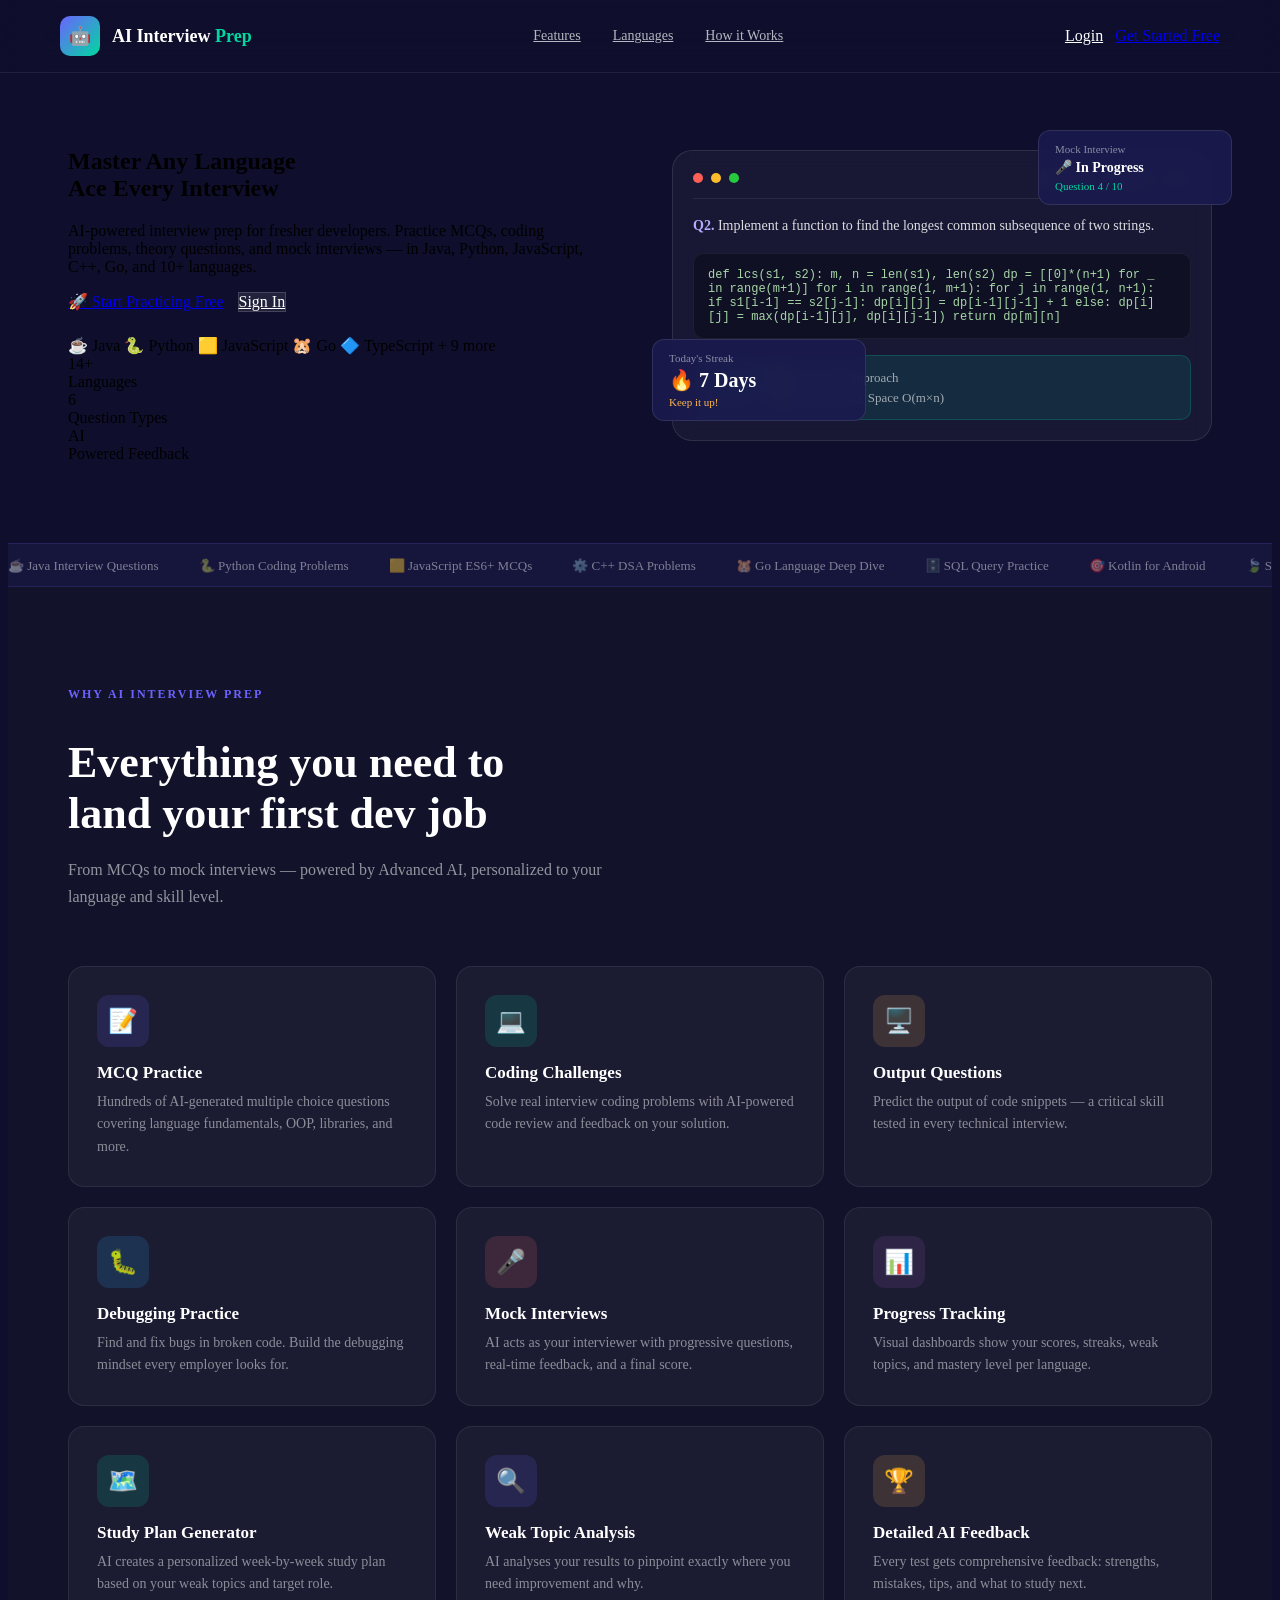
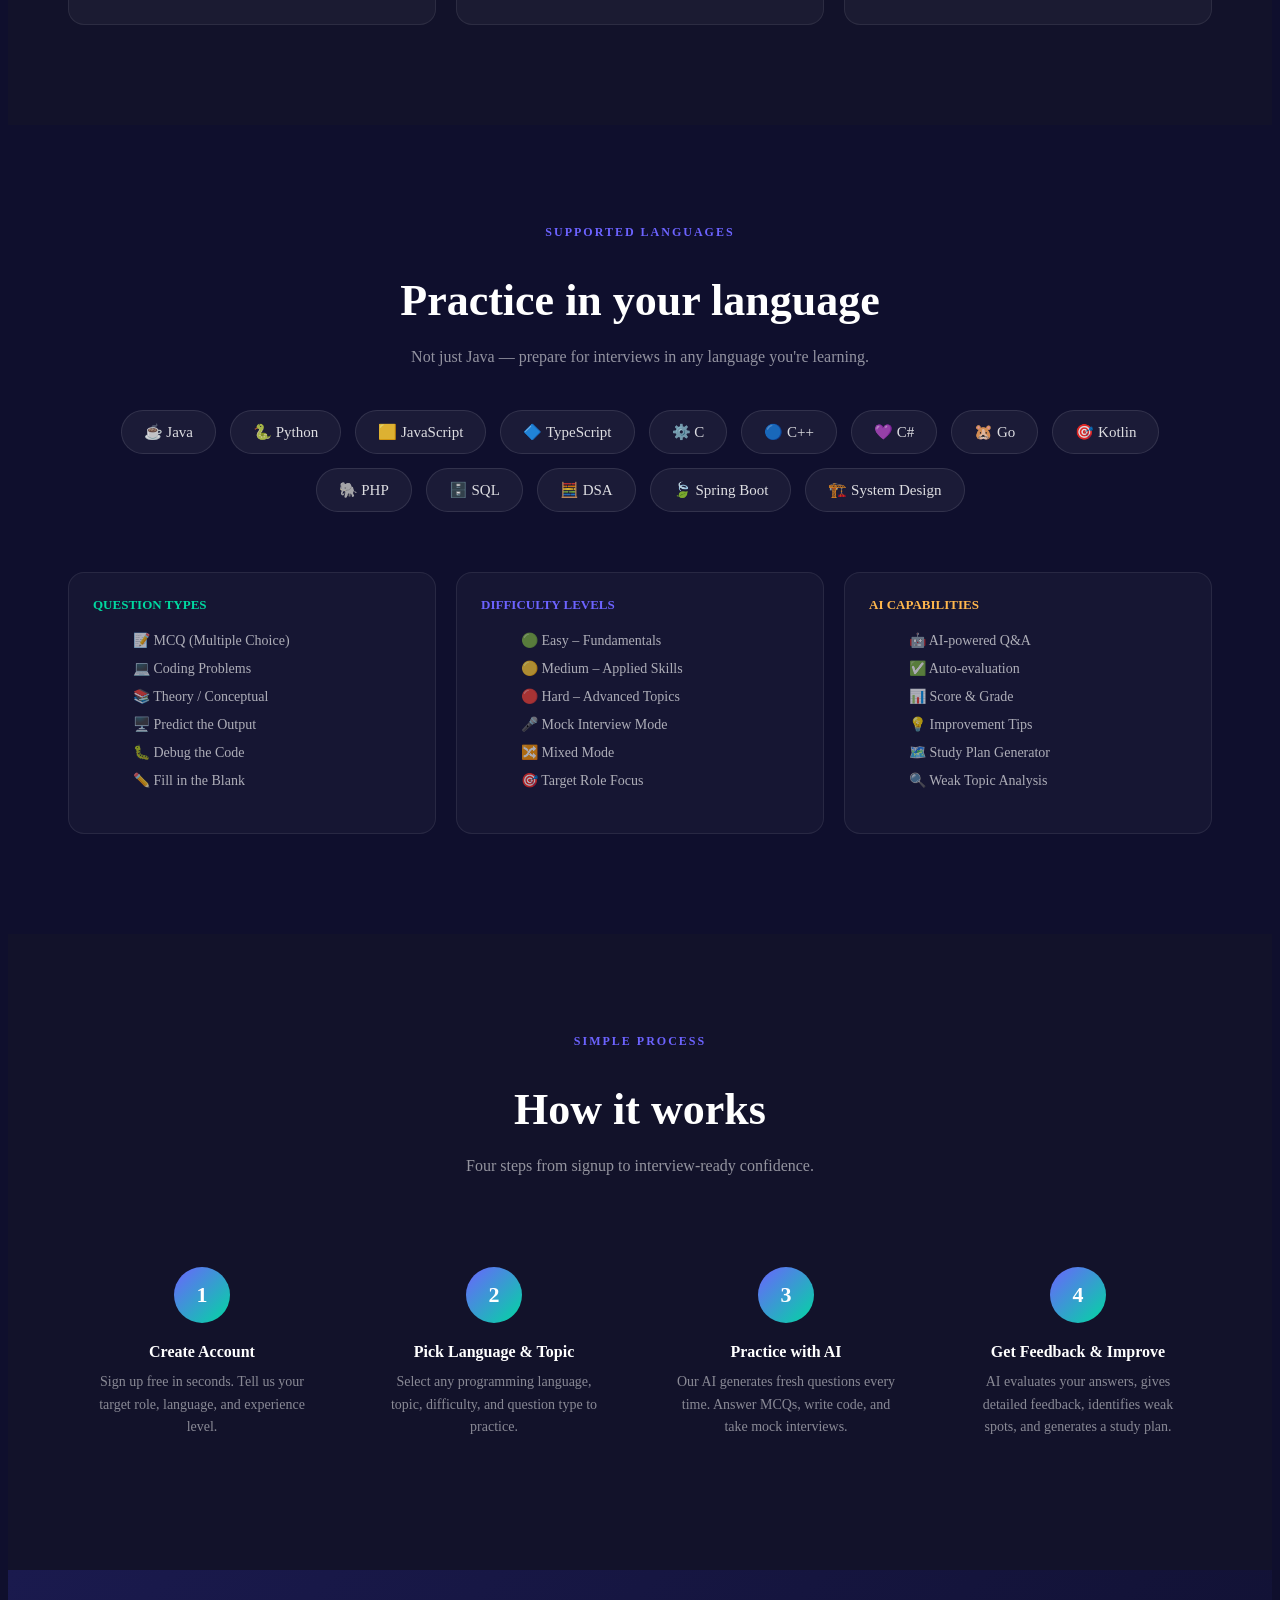
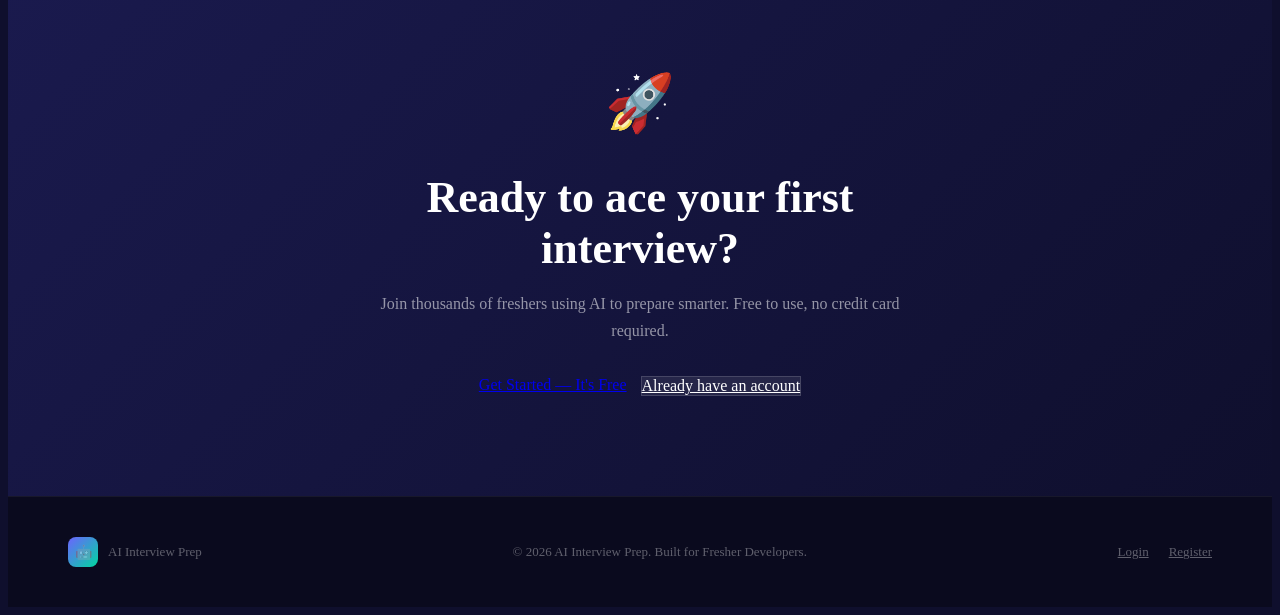
==== commit 7c310154: "feat: change logo from dart to robot emoji (fixed utf-8 encoding)" ====
--- a/src/main/resources/templates/index.html
+++ b/src/main/resources/templates/index.html
@@ -1,9 +1,9 @@
-﻿<!DOCTYPE html>
+<!DOCTYPE html>
 <html lang="en">
 <head>
   <meta charset="UTF-8">
   <meta name="viewport" content="width=device-width, initial-scale=1.0">
-  <title>AI Interview Prep â€“ Multi-Language Coding Mentor</title>
+  <title>AI Interview Prep – Multi-Language Coding Mentor</title>
   <link rel="stylesheet" href="/css/main.css">
   <style>
     body { background: #0F0F2D; }
@@ -206,7 +206,7 @@
         padding: 60px 20px !important;
       }
 
-      /* 3-col info grid â†’ 1 col on mobile */
+      /* 3-col info grid → 1 col on mobile */
       div[style*="grid-template-columns:repeat(3,1fr)"],
       div[style*="grid-template-columns: repeat(3,1fr)"],
       div[style*="grid-template-columns:repeat(3, 1fr)"],
@@ -331,7 +331,7 @@
 <!-- Navigation -->
 <nav class="landing-nav">
   <div class="nav-logo">
-    <div class="logo-icon">ðŸŽ¯</div>
+    <div class="logo-icon">🤖</div>
     <div class="logo-text">AI Interview <span>Prep</span></div>
   </div>
   <div class="nav-links">
@@ -356,22 +356,22 @@
         Ace Every Interview
       </h1>
       <p class="hero-subtitle">
-        AI-powered interview prep for fresher developers. Practice MCQs, coding problems, theory questions, and mock interviews â€” in Java, Python, JavaScript, C++, Go, and 10+ languages.
+        AI-powered interview prep for fresher developers. Practice MCQs, coding problems, theory questions, and mock interviews — in Java, Python, JavaScript, C++, Go, and 10+ languages.
       </p>
       <div style="display:flex;gap:14px;flex-wrap:wrap;">
         <a href="/register" class="btn btn-primary btn-lg">
-          ðŸš€ Start Practicing Free
+          🚀 Start Practicing Free
         </a>
         <a href="/login" class="btn btn-lg" style="background:rgba(255,255,255,0.08);color:white;border:1px solid rgba(255,255,255,0.15);">
           Sign In
         </a>
       </div>
       <div class="lang-tags" style="margin-top:24px;">
-        <span class="lang-tag">â˜• Java</span>
-        <span class="lang-tag">ðŸ Python</span>
-        <span class="lang-tag">ðŸŸ¨ JavaScript</span>
-        <span class="lang-tag">ðŸ¹ Go</span>
-        <span class="lang-tag">ðŸ”· TypeScript</span>
+        <span class="lang-tag">☕ Java</span>
+        <span class="lang-tag">🐍 Python</span>
+        <span class="lang-tag">🟨 JavaScript</span>
+        <span class="lang-tag">🐹 Go</span>
+        <span class="lang-tag">🔷 TypeScript</span>
         <span class="lang-tag">+ 9 more</span>
       </div>
       <div class="hero-stats">
@@ -399,7 +399,7 @@
           <div class="mockup-dot" style="background:#FF5F57"></div>
           <div class="mockup-dot" style="background:#FFBD2E"></div>
           <div class="mockup-dot" style="background:#27C93F"></div>
-          <span class="mockup-title">ðŸ Python â€” Medium â€” DSA</span>
+          <span class="mockup-title">🐍 Python — Medium — DSA</span>
         </div>
         <div class="mockup-question">
           <strong style="color:#B4ACFF;">Q2.</strong> Implement a function to find the longest common subsequence of two strings.
@@ -422,8 +422,8 @@
               <div class="mockup-label">AI Score</div>
             </div>
             <div style="color:rgba(255,255,255,0.6);font-size:13px;line-height:1.5;">
-              âœ… Correct DP approach<br>
-              ðŸ’¡ Time O(mÃ—n), Space O(mÃ—n)
+              ✅ Correct DP approach<br>
+              💡 Time O(m×n), Space O(m×n)
             </div>
           </div>
         </div>
@@ -431,13 +431,13 @@
 
       <div class="floating-card float-1" style="width:160px;">
         <div style="font-size:11px;color:rgba(255,255,255,0.5)">Mock Interview</div>
-        <div style="font-size:14px;font-weight:700;color:white;margin:4px 0">ðŸŽ¤ In Progress</div>
+        <div style="font-size:14px;font-weight:700;color:white;margin:4px 0">🎤 In Progress</div>
         <div style="font-size:11px;color:#00D8A0">Question 4 / 10</div>
       </div>
 
       <div class="floating-card float-2" style="width:180px;">
         <div style="font-size:11px;color:rgba(255,255,255,0.5)">Today's Streak</div>
-        <div style="font-size:20px;font-weight:800;color:white;margin:4px 0">ðŸ”¥ 7 Days</div>
+        <div style="font-size:20px;font-weight:800;color:white;margin:4px 0">🔥 7 Days</div>
         <div style="font-size:11px;color:#FFB74D">Keep it up!</div>
       </div>
     </div>
@@ -447,22 +447,22 @@
 <!-- Ticker -->
 <div class="ticker">
   <div class="ticker-track">
-    <span class="ticker-item">â˜• Java Interview Questions</span>
-    <span class="ticker-item">ðŸ Python Coding Problems</span>
-    <span class="ticker-item">ðŸŸ¨ JavaScript ES6+ MCQs</span>
-    <span class="ticker-item">âš™ï¸ C++ DSA Problems</span>
-    <span class="ticker-item">ðŸ¹ Go Language Deep Dive</span>
-    <span class="ticker-item">ðŸ—„ï¸ SQL Query Practice</span>
-    <span class="ticker-item">ðŸŽ¯ Kotlin for Android</span>
-    <span class="ticker-item">ðŸƒ Spring Boot REST APIs</span>
-    <span class="ticker-item">ðŸ”· TypeScript Generics</span>
-    <span class="ticker-item">ðŸ’œ C# LINQ & Async</span>
-    <span class="ticker-item">â˜• Java Interview Questions</span>
-    <span class="ticker-item">ðŸ Python Coding Problems</span>
-    <span class="ticker-item">ðŸŸ¨ JavaScript ES6+ MCQs</span>
-    <span class="ticker-item">âš™ï¸ C++ DSA Problems</span>
-    <span class="ticker-item">ðŸ¹ Go Language Deep Dive</span>
-    <span class="ticker-item">ðŸ—„ï¸ SQL Query Practice</span>
+    <span class="ticker-item">☕ Java Interview Questions</span>
+    <span class="ticker-item">🐍 Python Coding Problems</span>
+    <span class="ticker-item">🟨 JavaScript ES6+ MCQs</span>
+    <span class="ticker-item">⚙️ C++ DSA Problems</span>
+    <span class="ticker-item">🐹 Go Language Deep Dive</span>
+    <span class="ticker-item">🗄️ SQL Query Practice</span>
+    <span class="ticker-item">🎯 Kotlin for Android</span>
+    <span class="ticker-item">🍃 Spring Boot REST APIs</span>
+    <span class="ticker-item">🔷 TypeScript Generics</span>
+    <span class="ticker-item">💜 C# LINQ & Async</span>
+    <span class="ticker-item">☕ Java Interview Questions</span>
+    <span class="ticker-item">🐍 Python Coding Problems</span>
+    <span class="ticker-item">🟨 JavaScript ES6+ MCQs</span>
+    <span class="ticker-item">⚙️ C++ DSA Problems</span>
+    <span class="ticker-item">🐹 Go Language Deep Dive</span>
+    <span class="ticker-item">🗄️ SQL Query Practice</span>
   </div>
 </div>
 
@@ -471,51 +471,51 @@
   <div style="max-width:1200px;margin:0 auto;">
     <div class="section-label">Why AI Interview Prep</div>
     <h2 class="section-title">Everything you need to<br>land your first dev job</h2>
-    <p class="section-sub">From MCQs to mock interviews â€” powered by Advanced AI, personalized to your language and skill level.</p>
+    <p class="section-sub">From MCQs to mock interviews — powered by Advanced AI, personalized to your language and skill level.</p>
 
     <div class="features-grid">
       <div class="feature-card">
-        <div class="feature-icon" style="background:rgba(108,99,255,0.15)">ðŸ“</div>
+        <div class="feature-icon" style="background:rgba(108,99,255,0.15)">📝</div>
         <div class="feature-title">MCQ Practice</div>
         <div class="feature-desc">Hundreds of AI-generated multiple choice questions covering language fundamentals, OOP, libraries, and more.</div>
       </div>
       <div class="feature-card">
-        <div class="feature-icon" style="background:rgba(0,216,160,0.15)">ðŸ’»</div>
+        <div class="feature-icon" style="background:rgba(0,216,160,0.15)">💻</div>
         <div class="feature-title">Coding Challenges</div>
         <div class="feature-desc">Solve real interview coding problems with AI-powered code review and feedback on your solution.</div>
       </div>
       <div class="feature-card">
-        <div class="feature-icon" style="background:rgba(255,183,77,0.15)">ðŸ–¥ï¸</div>
+        <div class="feature-icon" style="background:rgba(255,183,77,0.15)">🖥️</div>
         <div class="feature-title">Output Questions</div>
-        <div class="feature-desc">Predict the output of code snippets â€” a critical skill tested in every technical interview.</div>
-      </div>
-      <div class="feature-card">
-        <div class="feature-icon" style="background:rgba(41,182,246,0.15)">ðŸ›</div>
+        <div class="feature-desc">Predict the output of code snippets — a critical skill tested in every technical interview.</div>
+      </div>
+      <div class="feature-card">
+        <div class="feature-icon" style="background:rgba(41,182,246,0.15)">🐛</div>
         <div class="feature-title">Debugging Practice</div>
         <div class="feature-desc">Find and fix bugs in broken code. Build the debugging mindset every employer looks for.</div>
       </div>
       <div class="feature-card">
-        <div class="feature-icon" style="background:rgba(255,107,107,0.15)">ðŸŽ¤</div>
+        <div class="feature-icon" style="background:rgba(255,107,107,0.15)">🎤</div>
         <div class="feature-title">Mock Interviews</div>
         <div class="feature-desc">AI acts as your interviewer with progressive questions, real-time feedback, and a final score.</div>
       </div>
       <div class="feature-card">
-        <div class="feature-icon" style="background:rgba(156,89,182,0.15)">ðŸ“Š</div>
+        <div class="feature-icon" style="background:rgba(156,89,182,0.15)">📊</div>
         <div class="feature-title">Progress Tracking</div>
         <div class="feature-desc">Visual dashboards show your scores, streaks, weak topics, and mastery level per language.</div>
       </div>
       <div class="feature-card">
-        <div class="feature-icon" style="background:rgba(0,216,160,0.15)">ðŸ—ºï¸</div>
+        <div class="feature-icon" style="background:rgba(0,216,160,0.15)">🗺️</div>
         <div class="feature-title">Study Plan Generator</div>
         <div class="feature-desc">AI creates a personalized week-by-week study plan based on your weak topics and target role.</div>
       </div>
       <div class="feature-card">
-        <div class="feature-icon" style="background:rgba(108,99,255,0.15)">ðŸ”</div>
+        <div class="feature-icon" style="background:rgba(108,99,255,0.15)">🔍</div>
         <div class="feature-title">Weak Topic Analysis</div>
         <div class="feature-desc">AI analyses your results to pinpoint exactly where you need improvement and why.</div>
       </div>
       <div class="feature-card">
-        <div class="feature-icon" style="background:rgba(255,183,77,0.15)">ðŸ†</div>
+        <div class="feature-icon" style="background:rgba(255,183,77,0.15)">🏆</div>
         <div class="feature-title">Detailed AI Feedback</div>
         <div class="feature-desc">Every test gets comprehensive feedback: strengths, mistakes, tips, and what to study next.</div>
       </div>
@@ -528,57 +528,57 @@
   <div style="max-width:1200px;margin:0 auto;text-align:center;">
     <div class="section-label">Supported Languages</div>
     <h2 class="section-title">Practice in your language</h2>
-    <p class="section-sub" style="margin:0 auto 0">Not just Java â€” prepare for interviews in any language you're learning.</p>
+    <p class="section-sub" style="margin:0 auto 0">Not just Java — prepare for interviews in any language you're learning.</p>
 
     <div class="lang-showcase">
-      <div class="lang-pill">â˜• Java</div>
-      <div class="lang-pill">ðŸ Python</div>
-      <div class="lang-pill">ðŸŸ¨ JavaScript</div>
-      <div class="lang-pill">ðŸ”· TypeScript</div>
-      <div class="lang-pill">âš™ï¸ C</div>
-      <div class="lang-pill">ðŸ”µ C++</div>
-      <div class="lang-pill">ðŸ’œ C#</div>
-      <div class="lang-pill">ðŸ¹ Go</div>
-      <div class="lang-pill">ðŸŽ¯ Kotlin</div>
-      <div class="lang-pill">ðŸ˜ PHP</div>
-      <div class="lang-pill">ðŸ—„ï¸ SQL</div>
-      <div class="lang-pill">ðŸ§® DSA</div>
-      <div class="lang-pill">ðŸƒ Spring Boot</div>
-      <div class="lang-pill">ðŸ—ï¸ System Design</div>
+      <div class="lang-pill">☕ Java</div>
+      <div class="lang-pill">🐍 Python</div>
+      <div class="lang-pill">🟨 JavaScript</div>
+      <div class="lang-pill">🔷 TypeScript</div>
+      <div class="lang-pill">⚙️ C</div>
+      <div class="lang-pill">🔵 C++</div>
+      <div class="lang-pill">💜 C#</div>
+      <div class="lang-pill">🐹 Go</div>
+      <div class="lang-pill">🎯 Kotlin</div>
+      <div class="lang-pill">🐘 PHP</div>
+      <div class="lang-pill">🗄️ SQL</div>
+      <div class="lang-pill">🧮 DSA</div>
+      <div class="lang-pill">🍃 Spring Boot</div>
+      <div class="lang-pill">🏗️ System Design</div>
     </div>
 
     <div class="info-grid-3col" style="display:grid;grid-template-columns:repeat(3,1fr);gap:20px;margin-top:60px;text-align:left;">
       <div style="background:rgba(255,255,255,0.03);border:1px solid rgba(255,255,255,0.08);border-radius:16px;padding:24px;">
         <div style="color:#00D8A0;font-size:13px;font-weight:600;margin-bottom:8px">QUESTION TYPES</div>
         <ul style="color:rgba(255,255,255,0.65);font-size:14px;line-height:2;list-style:none;">
-          <li>ðŸ“ MCQ (Multiple Choice)</li>
-          <li>ðŸ’» Coding Problems</li>
-          <li>ðŸ“š Theory / Conceptual</li>
-          <li>ðŸ–¥ï¸ Predict the Output</li>
-          <li>ðŸ› Debug the Code</li>
-          <li>âœï¸ Fill in the Blank</li>
+          <li>📝 MCQ (Multiple Choice)</li>
+          <li>💻 Coding Problems</li>
+          <li>📚 Theory / Conceptual</li>
+          <li>🖥️ Predict the Output</li>
+          <li>🐛 Debug the Code</li>
+          <li>✏️ Fill in the Blank</li>
         </ul>
       </div>
       <div style="background:rgba(255,255,255,0.03);border:1px solid rgba(255,255,255,0.08);border-radius:16px;padding:24px;">
         <div style="color:#6C63FF;font-size:13px;font-weight:600;margin-bottom:8px">DIFFICULTY LEVELS</div>
         <ul style="color:rgba(255,255,255,0.65);font-size:14px;line-height:2;list-style:none;">
-          <li>ðŸŸ¢ Easy â€“ Fundamentals</li>
-          <li>ðŸŸ¡ Medium â€“ Applied Skills</li>
-          <li>ðŸ”´ Hard â€“ Advanced Topics</li>
-          <li>ðŸŽ¤ Mock Interview Mode</li>
-          <li>ðŸ”€ Mixed Mode</li>
-          <li>ðŸŽ¯ Target Role Focus</li>
+          <li>🟢 Easy – Fundamentals</li>
+          <li>🟡 Medium – Applied Skills</li>
+          <li>🔴 Hard – Advanced Topics</li>
+          <li>🎤 Mock Interview Mode</li>
+          <li>🔀 Mixed Mode</li>
+          <li>🎯 Target Role Focus</li>
         </ul>
       </div>
       <div style="background:rgba(255,255,255,0.03);border:1px solid rgba(255,255,255,0.08);border-radius:16px;padding:24px;">
         <div style="color:#FFB74D;font-size:13px;font-weight:600;margin-bottom:8px">AI CAPABILITIES</div>
         <ul style="color:rgba(255,255,255,0.65);font-size:14px;line-height:2;list-style:none;">
-          <li>ðŸ¤– AI-powered Q&A</li>
-          <li>âœ… Auto-evaluation</li>
-          <li>ðŸ“Š Score & Grade</li>
-          <li>ðŸ’¡ Improvement Tips</li>
-          <li>ðŸ—ºï¸ Study Plan Generator</li>
-          <li>ðŸ” Weak Topic Analysis</li>
+          <li>🤖 AI-powered Q&A</li>
+          <li>✅ Auto-evaluation</li>
+          <li>📊 Score & Grade</li>
+          <li>💡 Improvement Tips</li>
+          <li>🗺️ Study Plan Generator</li>
+          <li>🔍 Weak Topic Analysis</li>
         </ul>
       </div>
     </div>
@@ -620,13 +620,13 @@
 <!-- CTA -->
 <section class="cta-section">
   <div style="max-width:600px;margin:0 auto;">
-    <div style="font-size:56px;margin-bottom:20px">ðŸš€</div>
+    <div style="font-size:56px;margin-bottom:20px">🚀</div>
     <h2 class="section-title">Ready to ace your first interview?</h2>
     <p class="section-sub" style="margin:0 auto 32px;color:rgba(255,255,255,0.55);">
       Join thousands of freshers using AI to prepare smarter. Free to use, no credit card required.
     </p>
     <div style="display:flex;gap:14px;justify-content:center;flex-wrap:wrap;">
-      <a href="/register" class="btn btn-primary btn-lg">Get Started â€” It's Free</a>
+      <a href="/register" class="btn btn-primary btn-lg">Get Started — It's Free</a>
       <a href="/login" class="btn btn-lg" style="background:rgba(255,255,255,0.08);color:white;border:1px solid rgba(255,255,255,0.15);">Already have an account</a>
     </div>
   </div>
@@ -635,10 +635,10 @@
 <!-- Footer -->
 <footer>
   <div style="display:flex;align-items:center;gap:10px;">
-    <div style="width:30px;height:30px;background:linear-gradient(135deg,#6C63FF,#00D8A0);border-radius:8px;display:flex;align-items:center;justify-content:center;font-size:14px;">ðŸŽ¯</div>
+    <div style="width:30px;height:30px;background:linear-gradient(135deg,#6C63FF,#00D8A0);border-radius:8px;display:flex;align-items:center;justify-content:center;font-size:14px;">🤖</div>
     <span>AI Interview Prep</span>
   </div>
-  <div>Â© 2026 AI Interview Prep. Built for Fresher Developers.</div>
+  <div>© 2026 AI Interview Prep. Built for Fresher Developers.</div>
   <div style="display:flex;gap:20px;">
     <a href="/login" style="color:rgba(255,255,255,0.35);font-size:13px;">Login</a>
     <a href="/register" style="color:rgba(255,255,255,0.35);font-size:13px;">Register</a>
@@ -654,4 +654,3 @@
 </script>
 </body>
 </html>
-
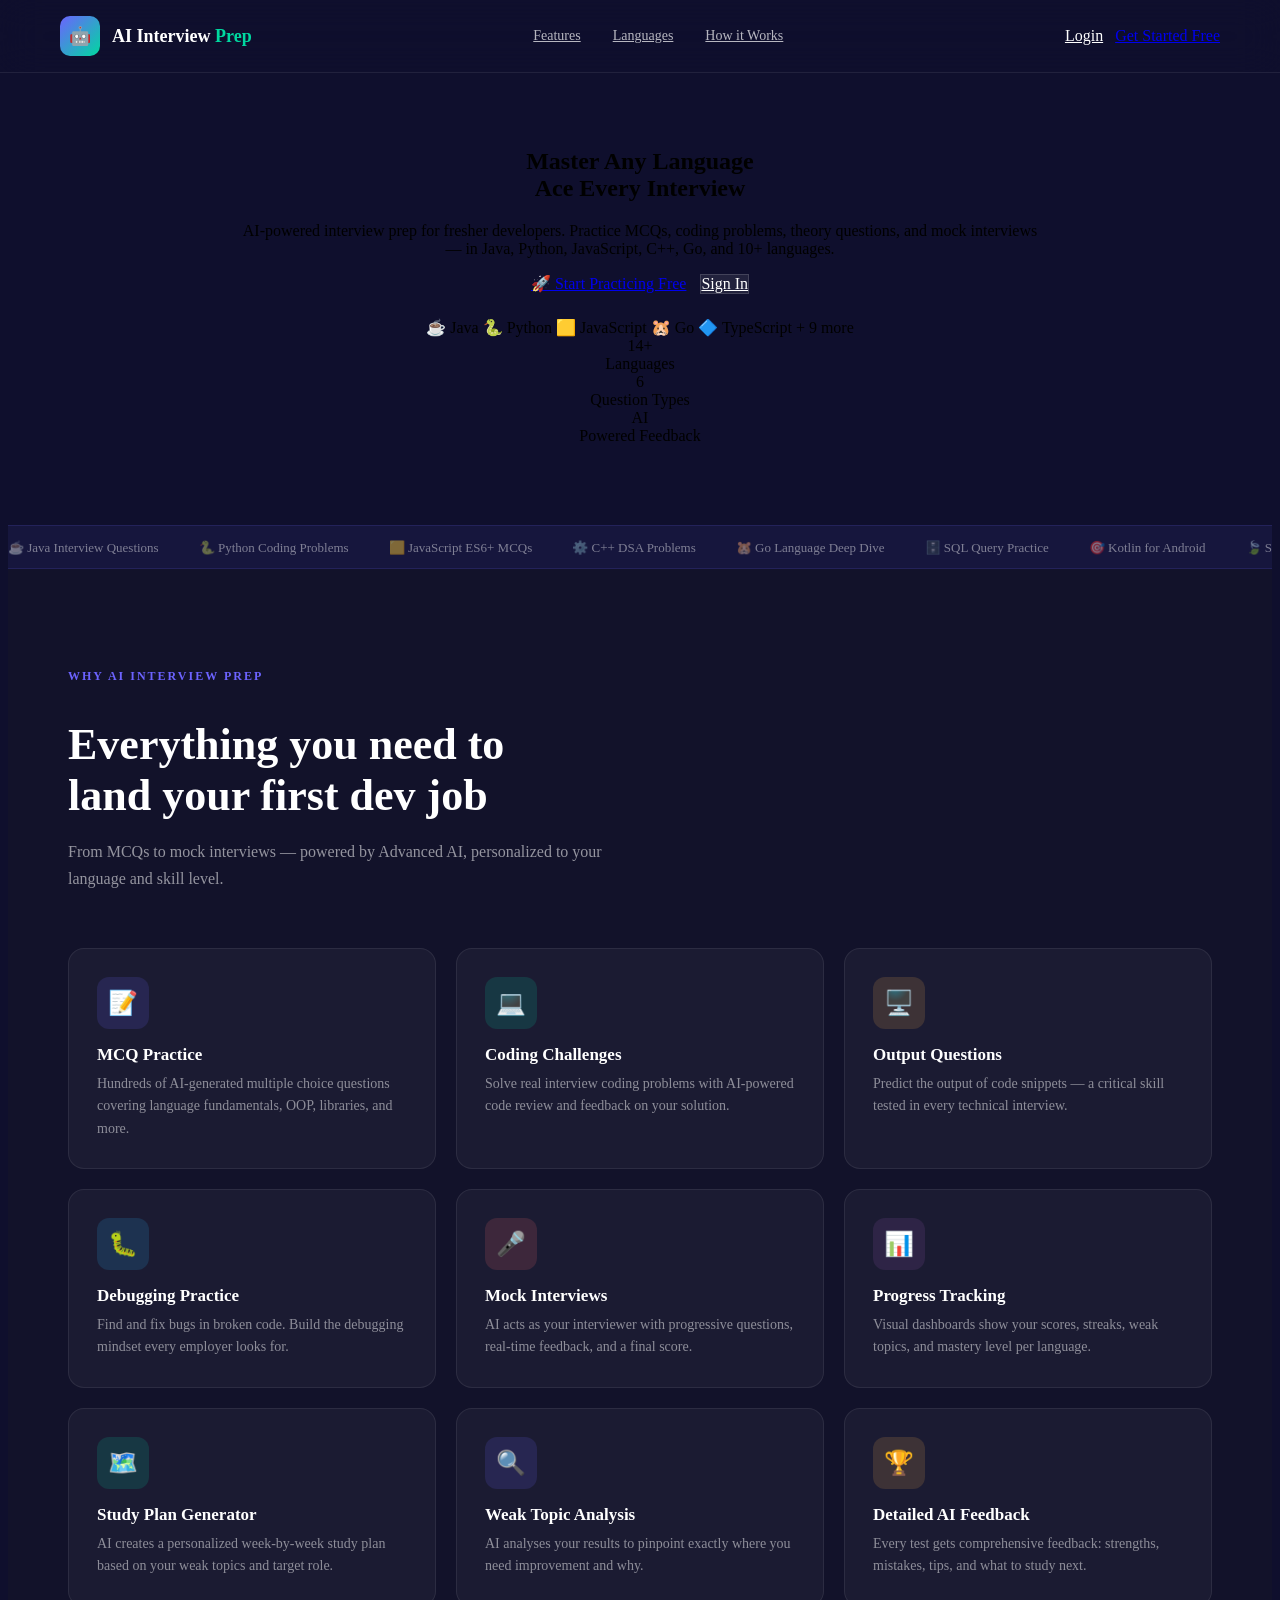
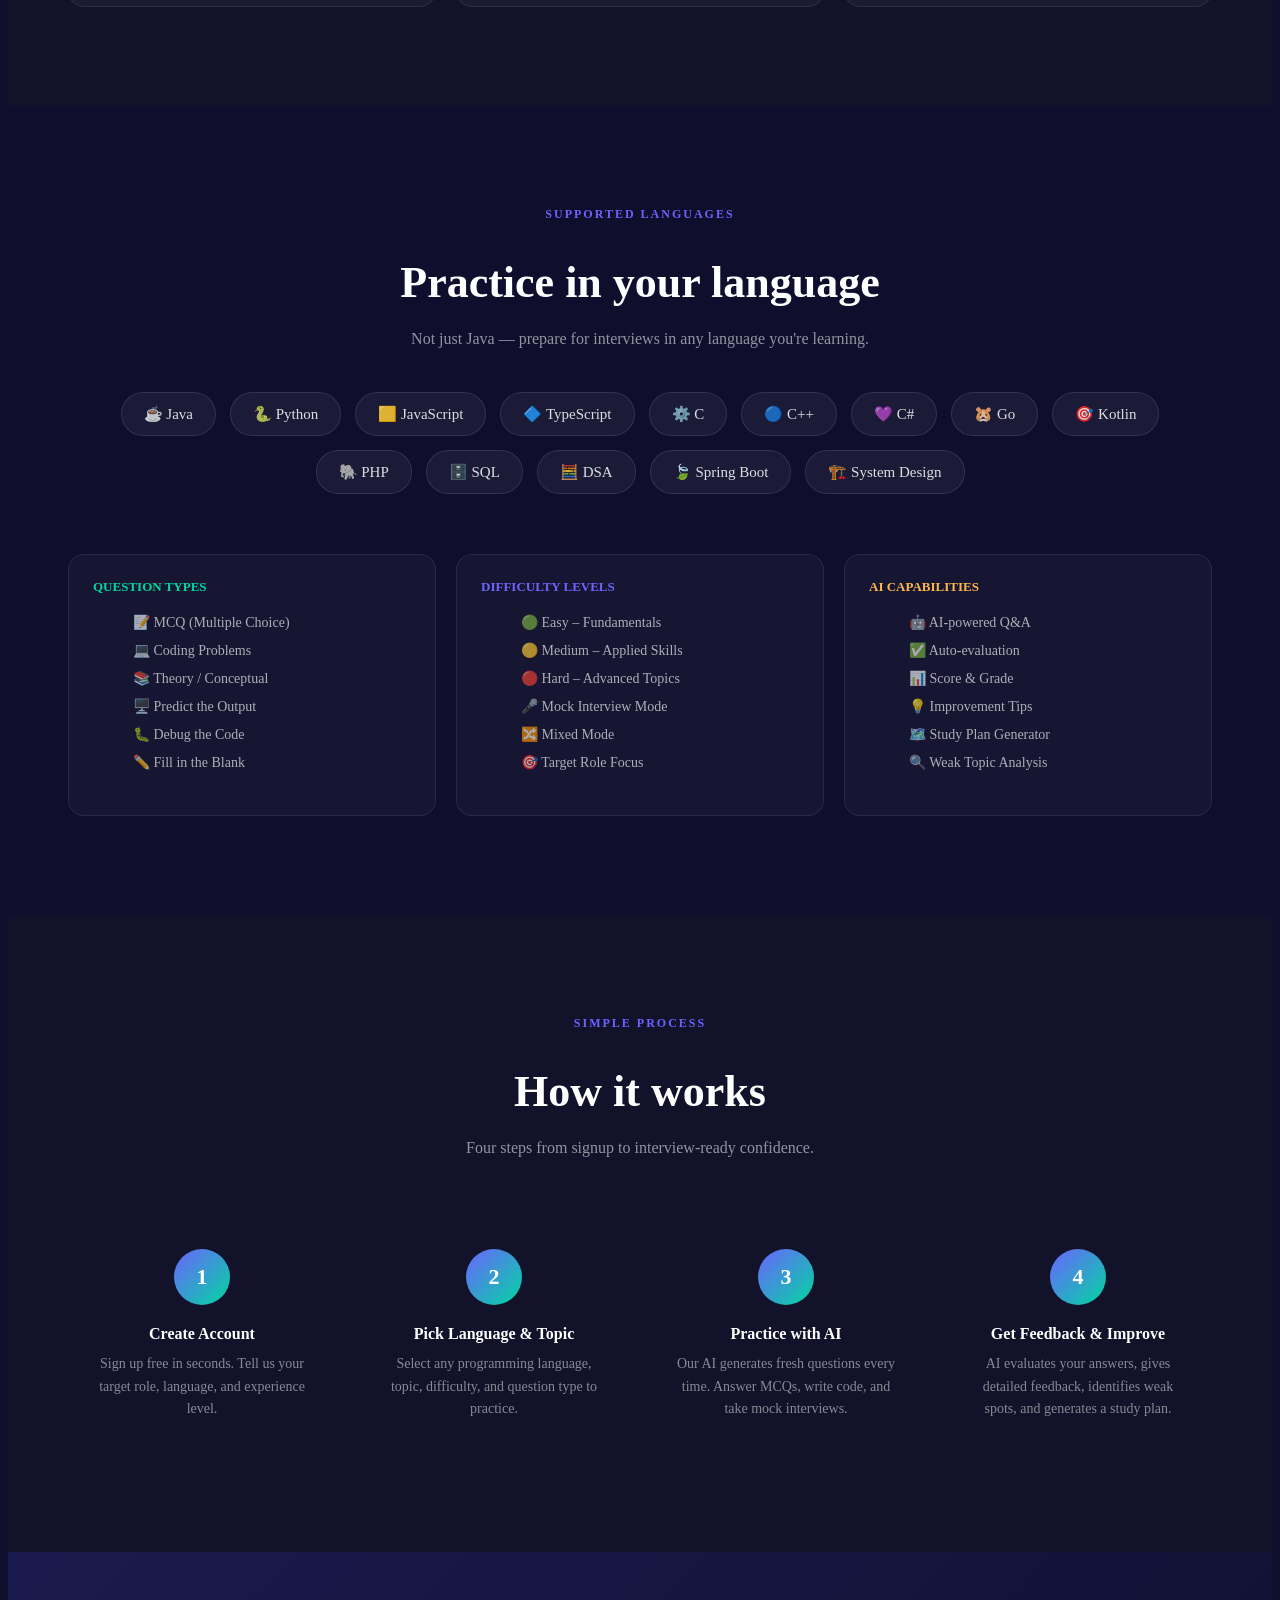
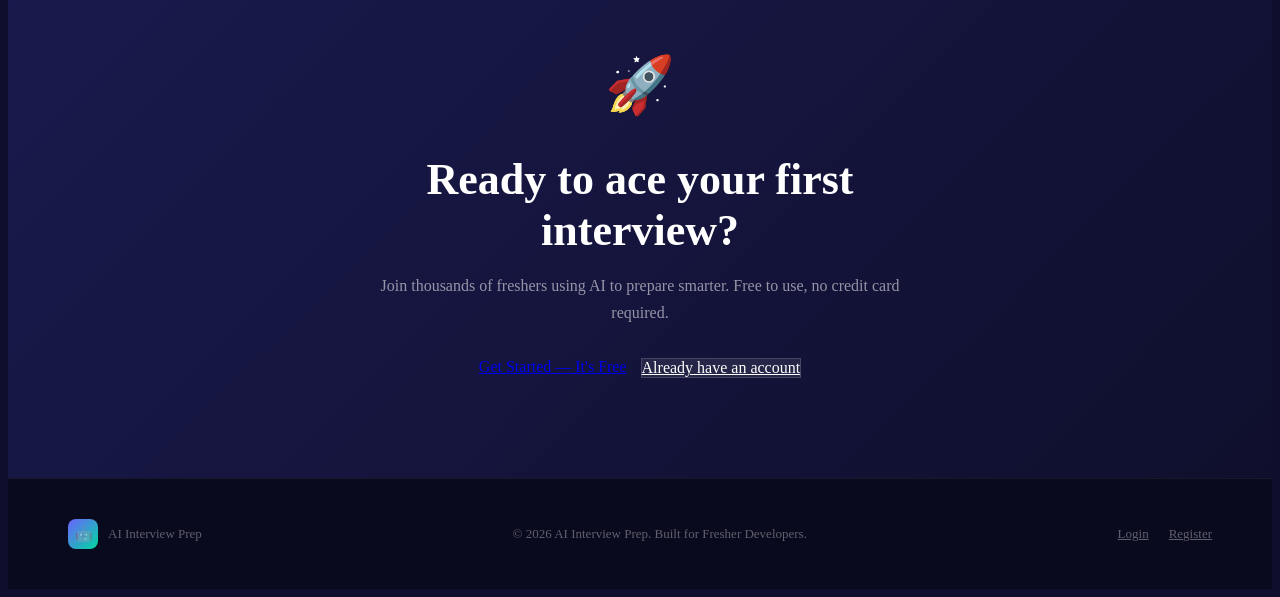
==== commit cb36faca: "style: remove hero mockup and center hero text for a cleaner look" ====
--- a/src/main/resources/templates/index.html
+++ b/src/main/resources/templates/index.html
@@ -348,7 +348,7 @@
 <!-- Hero -->
 <section class="hero-section" style="padding: 120px 60px 80px;">
   <div class="hero-grid"></div>
-  <div class="hero-content" style="display:grid;grid-template-columns:1fr 1fr;gap:64px;align-items:center;max-width:1200px;margin:0 auto;width:100%;">
+  <div class="hero-content" style="display:flex;flex-direction:column;align-items:center;text-align:center;max-width:800px;margin:0 auto;width:100%;">
     <div>
 
       <h1 class="hero-title">
@@ -358,7 +358,7 @@
       <p class="hero-subtitle">
         AI-powered interview prep for fresher developers. Practice MCQs, coding problems, theory questions, and mock interviews — in Java, Python, JavaScript, C++, Go, and 10+ languages.
       </p>
-      <div style="display:flex;gap:14px;flex-wrap:wrap;">
+      <div style="display:flex;gap:14px;flex-wrap:wrap;justify-content:center;">
         <a href="/register" class="btn btn-primary btn-lg">
           🚀 Start Practicing Free
         </a>
@@ -366,7 +366,7 @@
           Sign In
         </a>
       </div>
-      <div class="lang-tags" style="margin-top:24px;">
+      <div class="lang-tags" style="margin-top:24px;justify-content:center;">
         <span class="lang-tag">☕ Java</span>
         <span class="lang-tag">🐍 Python</span>
         <span class="lang-tag">🟨 JavaScript</span>
@@ -374,7 +374,7 @@
         <span class="lang-tag">🔷 TypeScript</span>
         <span class="lang-tag">+ 9 more</span>
       </div>
-      <div class="hero-stats">
+      <div class="hero-stats" style="justify-content:center;">
         <div>
           <div class="hero-stat-value">14+</div>
           <div class="hero-stat-label">Languages</div>
@@ -389,56 +389,6 @@
           <div class="hero-stat-value">AI</div>
           <div class="hero-stat-label">Powered Feedback</div>
         </div>
-      </div>
-    </div>
-
-    <!-- Hero Visual -->
-    <div class="hero-visual" style="position:relative">
-      <div class="hero-mockup">
-        <div class="mockup-header">
-          <div class="mockup-dot" style="background:#FF5F57"></div>
-          <div class="mockup-dot" style="background:#FFBD2E"></div>
-          <div class="mockup-dot" style="background:#27C93F"></div>
-          <span class="mockup-title">🐍 Python — Medium — DSA</span>
-        </div>
-        <div class="mockup-question">
-          <strong style="color:#B4ACFF;">Q2.</strong> Implement a function to find the longest common subsequence of two strings.
-        </div>
-        <div class="mockup-code">
-def lcs(s1, s2):
-    m, n = len(s1), len(s2)
-    dp = [[0]*(n+1) for _ in range(m+1)]
-    for i in range(1, m+1):
-        for j in range(1, n+1):
-            if s1[i-1] == s2[j-1]:
-                dp[i][j] = dp[i-1][j-1] + 1
-            else:
-                dp[i][j] = max(dp[i-1][j], dp[i][j-1])
-    return dp[m][n]</div>
-        <div class="mockup-feedback">
-          <div style="display:flex;align-items:center;gap:12px;">
-            <div>
-              <div class="mockup-score">92/100</div>
-              <div class="mockup-label">AI Score</div>
-            </div>
-            <div style="color:rgba(255,255,255,0.6);font-size:13px;line-height:1.5;">
-              ✅ Correct DP approach<br>
-              💡 Time O(m×n), Space O(m×n)
-            </div>
-          </div>
-        </div>
-      </div>
-
-      <div class="floating-card float-1" style="width:160px;">
-        <div style="font-size:11px;color:rgba(255,255,255,0.5)">Mock Interview</div>
-        <div style="font-size:14px;font-weight:700;color:white;margin:4px 0">🎤 In Progress</div>
-        <div style="font-size:11px;color:#00D8A0">Question 4 / 10</div>
-      </div>
-
-      <div class="floating-card float-2" style="width:180px;">
-        <div style="font-size:11px;color:rgba(255,255,255,0.5)">Today's Streak</div>
-        <div style="font-size:20px;font-weight:800;color:white;margin:4px 0">🔥 7 Days</div>
-        <div style="font-size:11px;color:#FFB74D">Keep it up!</div>
       </div>
     </div>
   </div>
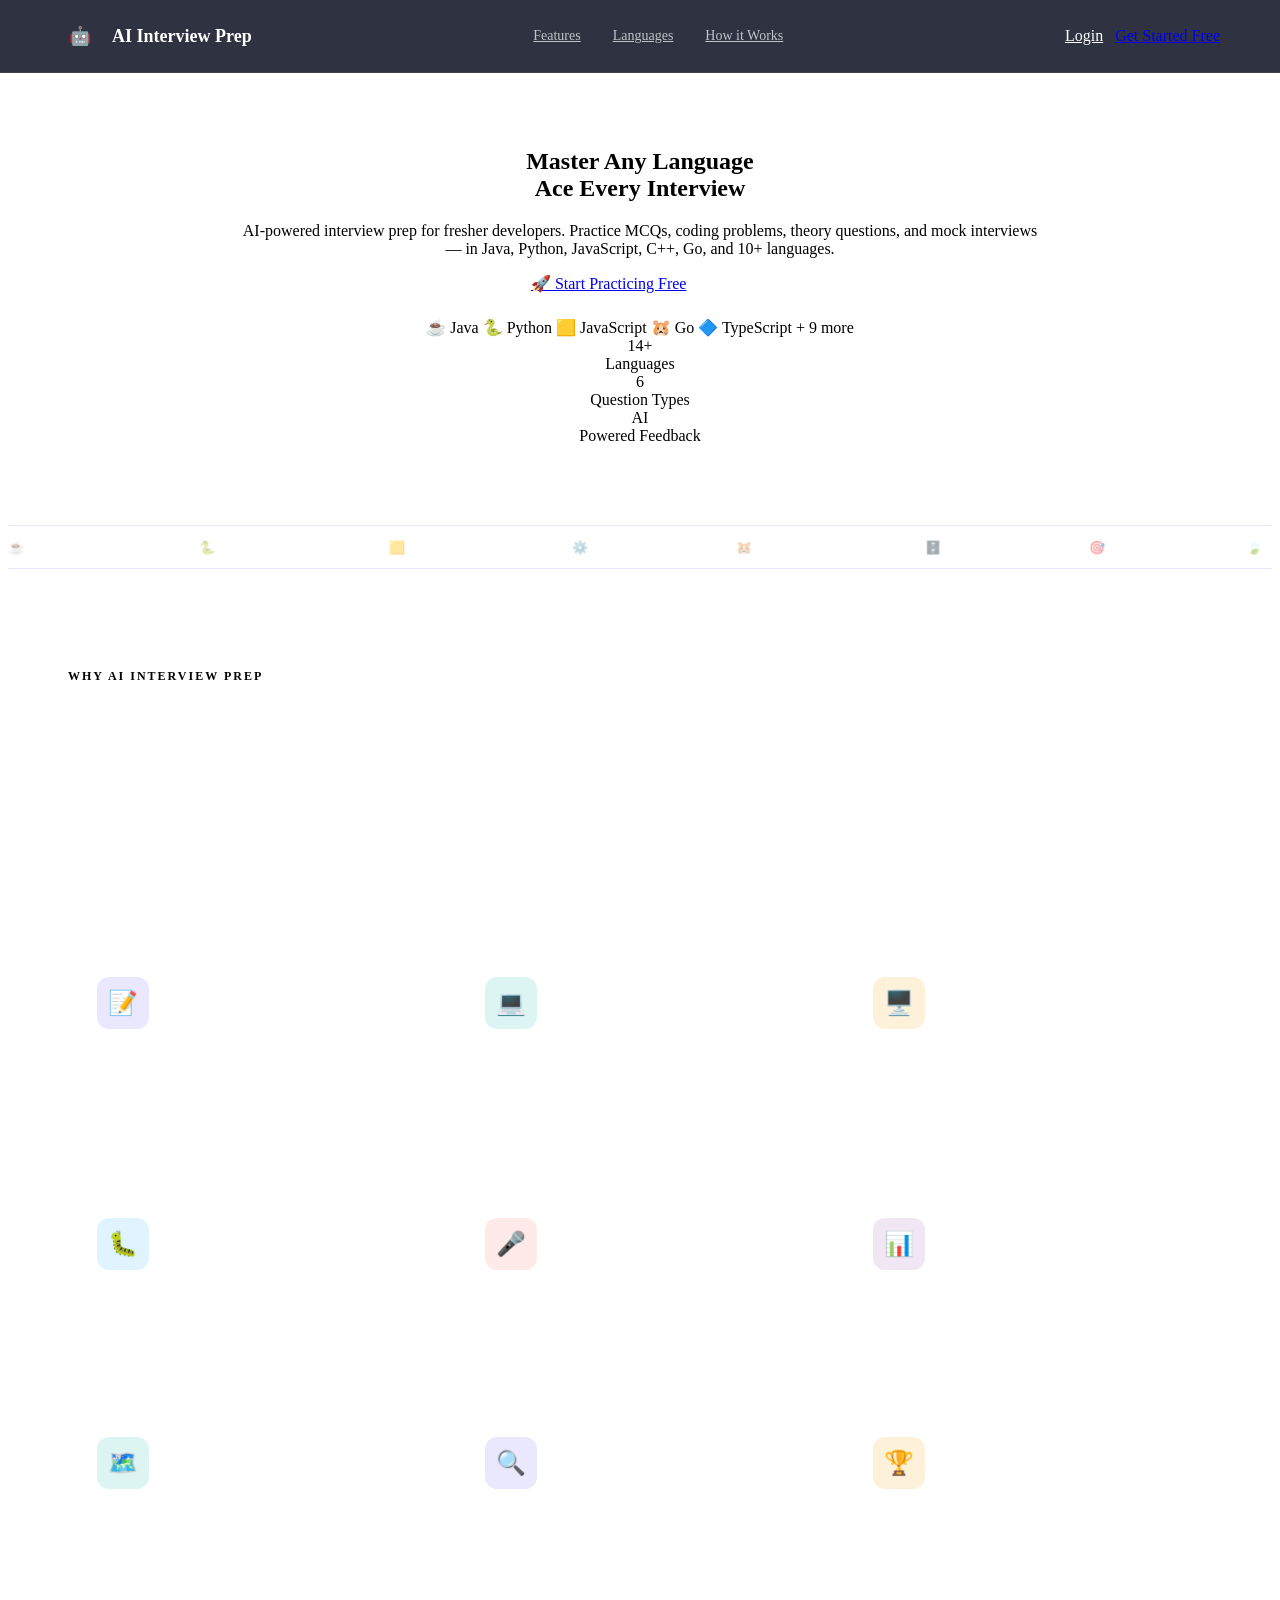
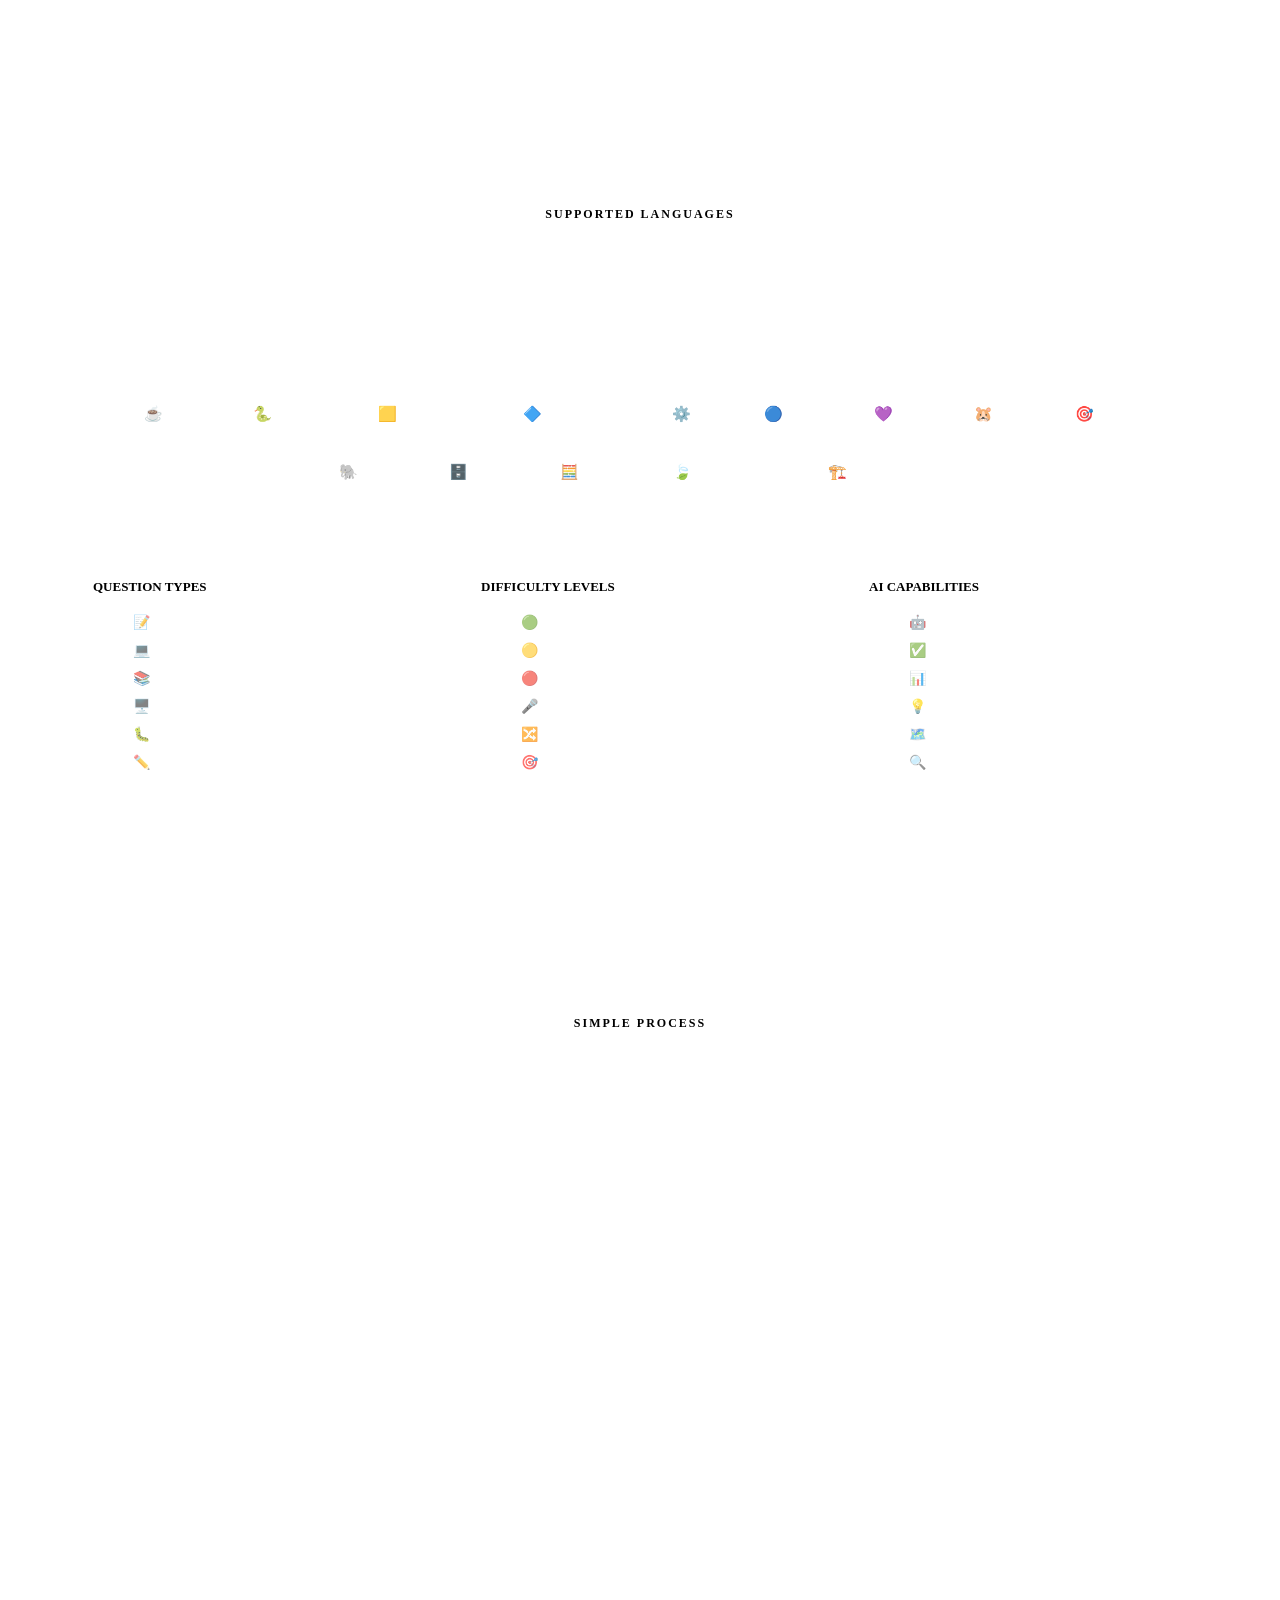
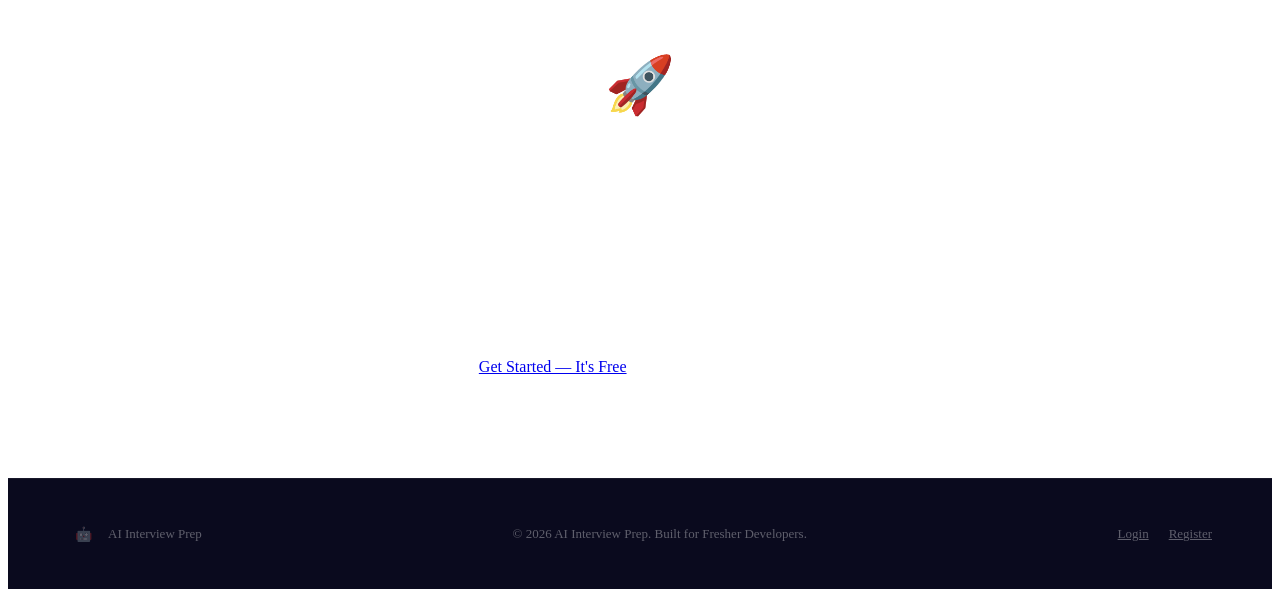
==== commit 97723b57: "style: full platform redesign to modern dark theme with polished copy" ====
--- a/src/main/resources/templates/index.html
+++ b/src/main/resources/templates/index.html
@@ -6,13 +6,13 @@
   <title>AI Interview Prep – Multi-Language Coding Mentor</title>
   <link rel="stylesheet" href="/css/main.css">
   <style>
-    body { background: #0F0F2D; }
+    body { background: var(--bg); }
 
     nav.landing-nav {
       position: fixed; top: 0; left: 0; right: 0; z-index: 100;
       display: flex; align-items: center; justify-content: space-between;
       padding: 16px 60px;
-      background: rgba(15,15,45,0.8);
+      background: rgba(11, 16, 32, 0.85);
       backdrop-filter: blur(20px);
       border-bottom: 1px solid rgba(255,255,255,0.08);
     }
@@ -20,13 +20,13 @@
     .nav-logo { display: flex; align-items: center; gap: 12px; }
     .nav-logo .logo-icon {
       width: 40px; height: 40px;
-      background: linear-gradient(135deg, #6C63FF, #00D8A0);
+      background: linear-gradient(135deg, var(--primary), var(--secondary));
       border-radius: 10px;
       display: flex; align-items: center; justify-content: center;
       font-size: 18px;
     }
     .nav-logo .logo-text { color: white; font-weight: 700; font-size: 18px; }
-    .nav-logo .logo-text span { color: #00D8A0; }
+    .nav-logo .logo-text span { color: var(--secondary); }
 
     .nav-links { display: flex; align-items: center; gap: 32px; }
     .nav-links a { color: rgba(255,255,255,0.7); font-size: 14px; font-weight: 500; transition: color 0.2s; }
@@ -37,12 +37,12 @@
     section { position: relative; }
 
     .features-section {
-      background: #12122A;
+      background: var(--bg-card);
       padding: 100px 60px;
     }
 
     .section-label {
-      color: #6C63FF;
+      color: var(--primary);
       font-size: 12px;
       font-weight: 700;
       letter-spacing: 2px;
@@ -81,8 +81,8 @@
     }
 
     .feature-card:hover {
-      background: rgba(108,99,255,0.08);
-      border-color: rgba(108,99,255,0.3);
+      background: var(--primary-light);
+      border-color: var(--border-focus);
       transform: translateY(-4px);
     }
 
@@ -98,7 +98,7 @@
     .feature-desc { color: rgba(255,255,255,0.5); font-size: 14px; line-height: 1.6; }
 
     .languages-section {
-      background: #0F0F2D;
+      background: var(--bg);
       padding: 100px 60px;
     }
 
@@ -126,14 +126,14 @@
     }
 
     .lang-pill:hover {
-      background: rgba(108,99,255,0.2);
+      background: var(--primary-light);
       border-color: rgba(108,99,255,0.5);
       color: white;
       transform: scale(1.05);
     }
 
     .how-section {
-      background: #12122A;
+      background: var(--bg-card);
       padding: 100px 60px;
     }
 
@@ -152,7 +152,7 @@
 
     .step-number {
       width: 56px; height: 56px;
-      background: linear-gradient(135deg, #6C63FF, #00D8A0);
+      background: linear-gradient(135deg, var(--primary), var(--secondary));
       border-radius: 50%;
       display: flex; align-items: center; justify-content: center;
       font-size: 22px;
@@ -165,7 +165,7 @@
     .step-desc { color: rgba(255,255,255,0.5); font-size: 14px; line-height: 1.6; }
 
     .cta-section {
-      background: linear-gradient(135deg, #1A1A4E, #0F0F2D);
+      background: linear-gradient(135deg, var(--bg-card), var(--bg));
       padding: 100px 60px;
       text-align: center;
     }
@@ -278,7 +278,7 @@
       padding: 12px 14px;
     }
 
-    .mockup-score { color: #00D8A0; font-weight: 700; font-size: 18px; }
+    .mockup-score { color: var(--secondary); font-weight: 700; font-size: 18px; }
     .mockup-label { color: rgba(255,255,255,0.5); font-size: 12px; }
 
     .floating-card {
@@ -299,7 +299,7 @@
     .ticker {
       overflow: hidden;
       white-space: nowrap;
-      background: rgba(108,99,255,0.08);
+      background: var(--primary-light);
       border-top: 1px solid rgba(108,99,255,0.15);
       border-bottom: 1px solid rgba(108,99,255,0.15);
       padding: 12px 0;
@@ -430,12 +430,12 @@
         <div class="feature-desc">Hundreds of AI-generated multiple choice questions covering language fundamentals, OOP, libraries, and more.</div>
       </div>
       <div class="feature-card">
-        <div class="feature-icon" style="background:rgba(0,216,160,0.15)">💻</div>
+        <div class="feature-icon" style="background:rgba(20,184,166,0.15)">💻</div>
         <div class="feature-title">Coding Challenges</div>
         <div class="feature-desc">Solve real interview coding problems with AI-powered code review and feedback on your solution.</div>
       </div>
       <div class="feature-card">
-        <div class="feature-icon" style="background:rgba(255,183,77,0.15)">🖥️</div>
+        <div class="feature-icon" style="background:rgba(245,158,11,0.15)">🖥️</div>
         <div class="feature-title">Output Questions</div>
         <div class="feature-desc">Predict the output of code snippets — a critical skill tested in every technical interview.</div>
       </div>
@@ -446,7 +446,7 @@
       </div>
       <div class="feature-card">
         <div class="feature-icon" style="background:rgba(255,107,107,0.15)">🎤</div>
-        <div class="feature-title">Mock Interviews</div>
+        <div class="feature-title">Interview Practices</div>
         <div class="feature-desc">AI acts as your interviewer with progressive questions, real-time feedback, and a final score.</div>
       </div>
       <div class="feature-card">
@@ -455,8 +455,8 @@
         <div class="feature-desc">Visual dashboards show your scores, streaks, weak topics, and mastery level per language.</div>
       </div>
       <div class="feature-card">
-        <div class="feature-icon" style="background:rgba(0,216,160,0.15)">🗺️</div>
-        <div class="feature-title">Study Plan Generator</div>
+        <div class="feature-icon" style="background:rgba(20,184,166,0.15)">🗺️</div>
+        <div class="feature-title">Learning Plan Generator</div>
         <div class="feature-desc">AI creates a personalized week-by-week study plan based on your weak topics and target role.</div>
       </div>
       <div class="feature-card">
@@ -465,7 +465,7 @@
         <div class="feature-desc">AI analyses your results to pinpoint exactly where you need improvement and why.</div>
       </div>
       <div class="feature-card">
-        <div class="feature-icon" style="background:rgba(255,183,77,0.15)">🏆</div>
+        <div class="feature-icon" style="background:rgba(245,158,11,0.15)">🏆</div>
         <div class="feature-title">Detailed AI Feedback</div>
         <div class="feature-desc">Every test gets comprehensive feedback: strengths, mistakes, tips, and what to study next.</div>
       </div>
@@ -499,7 +499,7 @@
 
     <div class="info-grid-3col" style="display:grid;grid-template-columns:repeat(3,1fr);gap:20px;margin-top:60px;text-align:left;">
       <div style="background:rgba(255,255,255,0.03);border:1px solid rgba(255,255,255,0.08);border-radius:16px;padding:24px;">
-        <div style="color:#00D8A0;font-size:13px;font-weight:600;margin-bottom:8px">QUESTION TYPES</div>
+        <div style="color:var(--secondary);font-size:13px;font-weight:600;margin-bottom:8px">QUESTION TYPES</div>
         <ul style="color:rgba(255,255,255,0.65);font-size:14px;line-height:2;list-style:none;">
           <li>📝 MCQ (Multiple Choice)</li>
           <li>💻 Coding Problems</li>
@@ -510,24 +510,24 @@
         </ul>
       </div>
       <div style="background:rgba(255,255,255,0.03);border:1px solid rgba(255,255,255,0.08);border-radius:16px;padding:24px;">
-        <div style="color:#6C63FF;font-size:13px;font-weight:600;margin-bottom:8px">DIFFICULTY LEVELS</div>
+        <div style="color:var(--primary);font-size:13px;font-weight:600;margin-bottom:8px">DIFFICULTY LEVELS</div>
         <ul style="color:rgba(255,255,255,0.65);font-size:14px;line-height:2;list-style:none;">
           <li>🟢 Easy – Fundamentals</li>
           <li>🟡 Medium – Applied Skills</li>
           <li>🔴 Hard – Advanced Topics</li>
-          <li>🎤 Mock Interview Mode</li>
+          <li>🎤 Interview Practice Mode</li>
           <li>🔀 Mixed Mode</li>
           <li>🎯 Target Role Focus</li>
         </ul>
       </div>
       <div style="background:rgba(255,255,255,0.03);border:1px solid rgba(255,255,255,0.08);border-radius:16px;padding:24px;">
-        <div style="color:#FFB74D;font-size:13px;font-weight:600;margin-bottom:8px">AI CAPABILITIES</div>
+        <div style="color:var(--warning);font-size:13px;font-weight:600;margin-bottom:8px">AI CAPABILITIES</div>
         <ul style="color:rgba(255,255,255,0.65);font-size:14px;line-height:2;list-style:none;">
           <li>🤖 AI-powered Q&A</li>
           <li>✅ Auto-evaluation</li>
           <li>📊 Score & Grade</li>
           <li>💡 Improvement Tips</li>
-          <li>🗺️ Study Plan Generator</li>
+          <li>🗺️ Learning Plan Generator</li>
           <li>🔍 Weak Topic Analysis</li>
         </ul>
       </div>
@@ -585,7 +585,7 @@
 <!-- Footer -->
 <footer>
   <div style="display:flex;align-items:center;gap:10px;">
-    <div style="width:30px;height:30px;background:linear-gradient(135deg,#6C63FF,#00D8A0);border-radius:8px;display:flex;align-items:center;justify-content:center;font-size:14px;">🤖</div>
+    <div style="width:30px;height:30px;background:linear-gradient(135deg,var(--primary),var(--secondary));border-radius:8px;display:flex;align-items:center;justify-content:center;font-size:14px;">🤖</div>
     <span>AI Interview Prep</span>
   </div>
   <div>© 2026 AI Interview Prep. Built for Fresher Developers.</div>
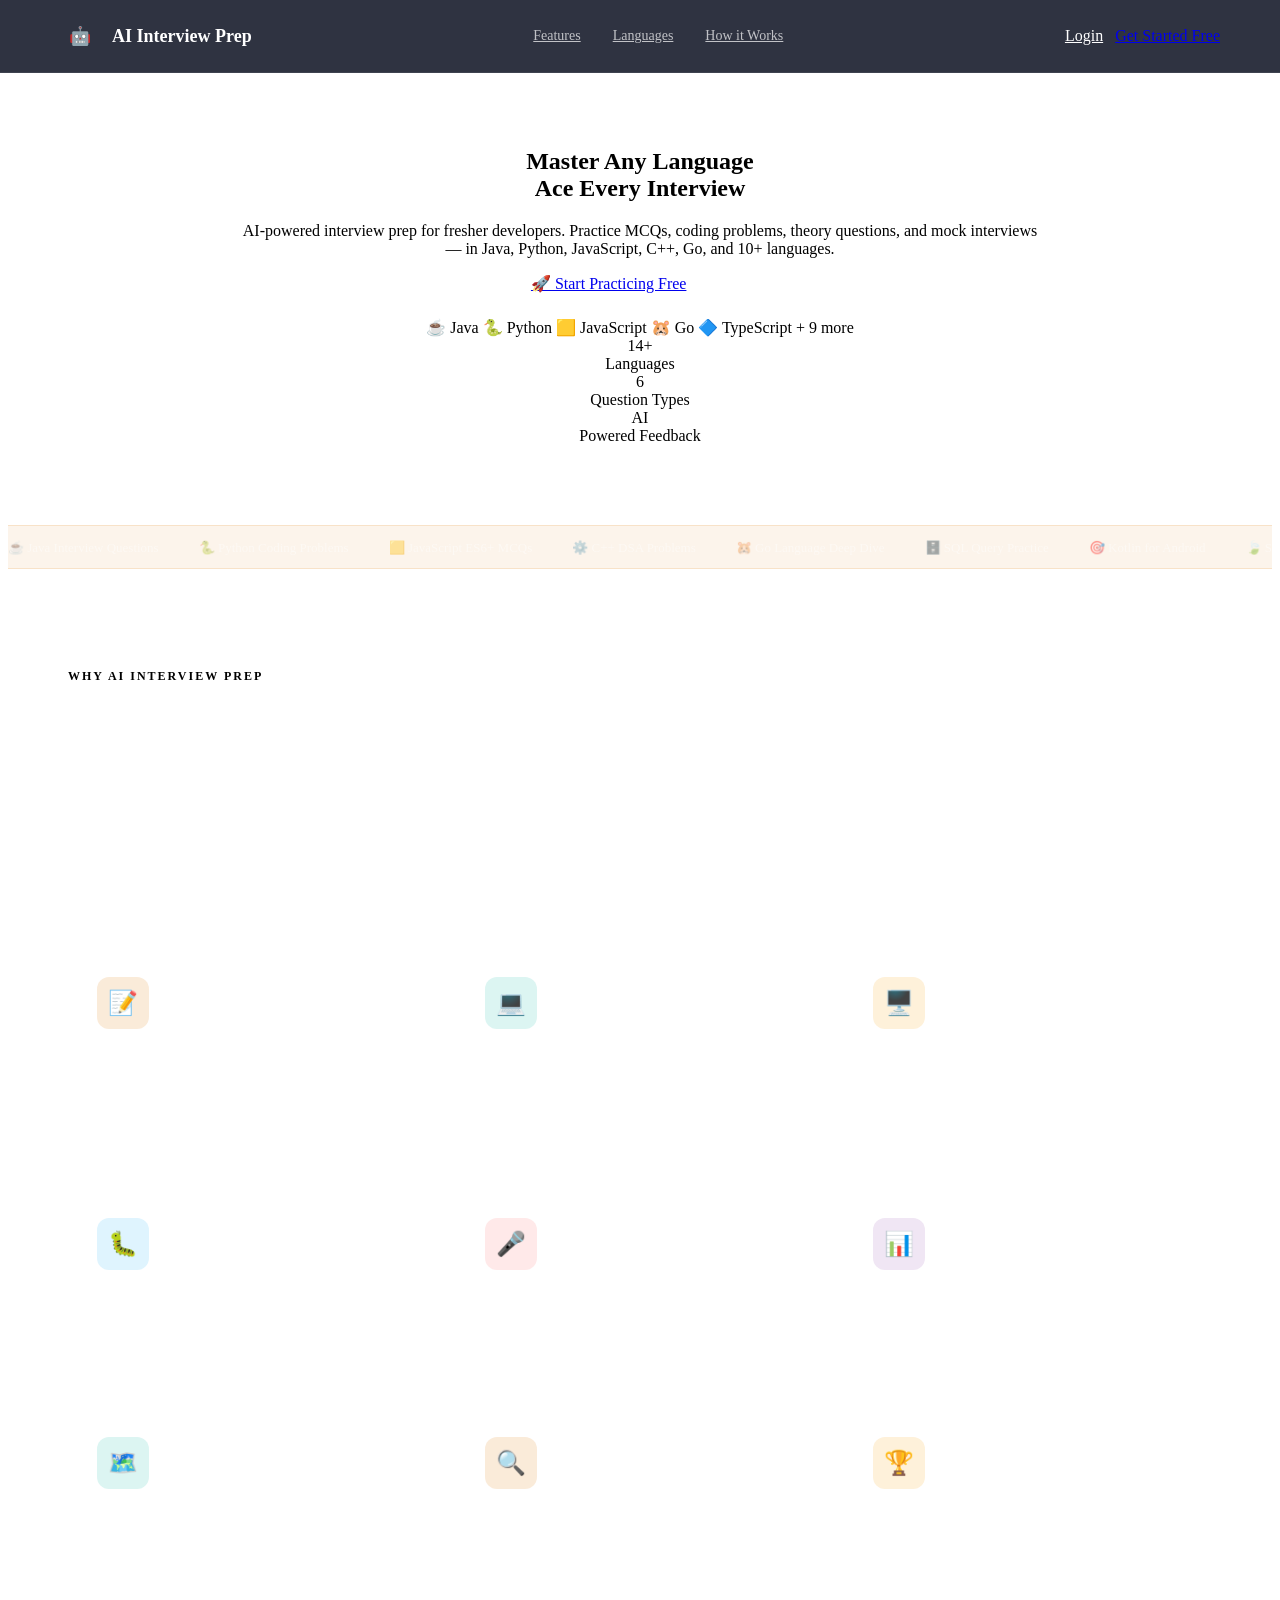
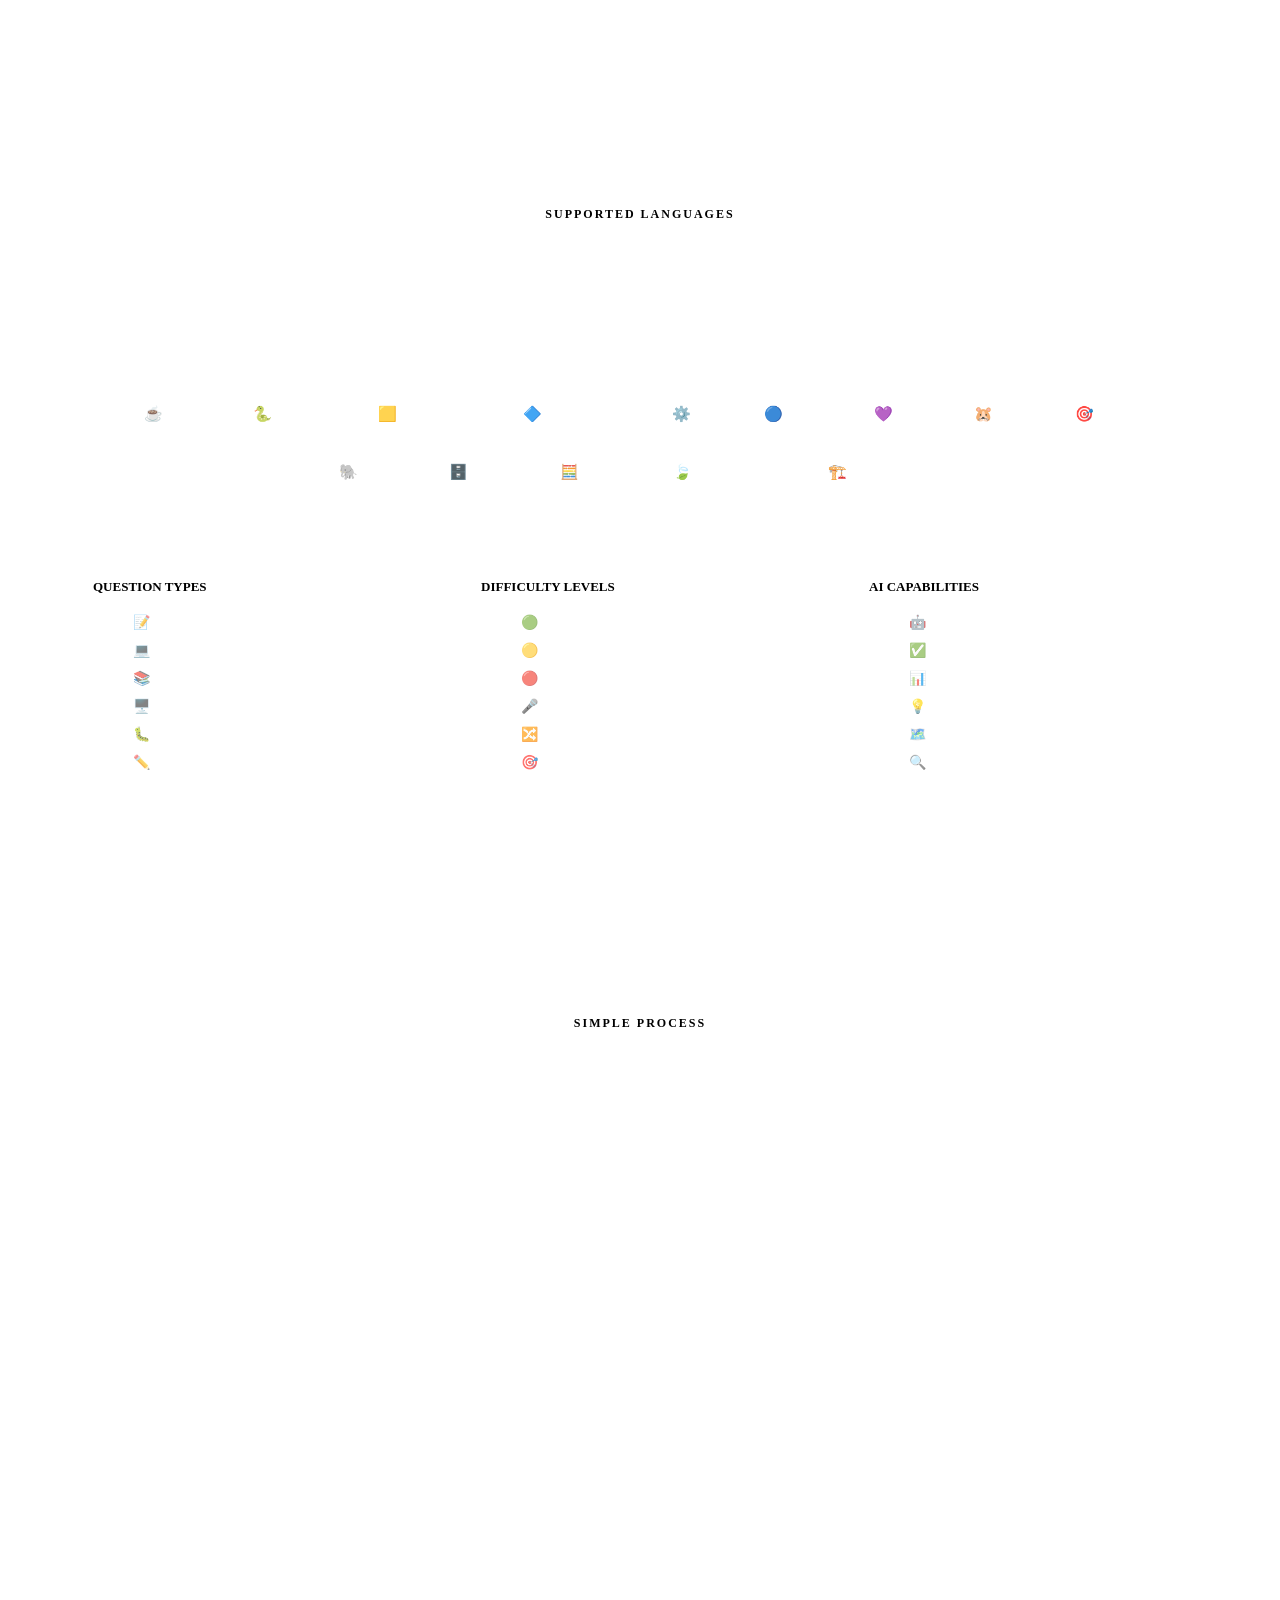
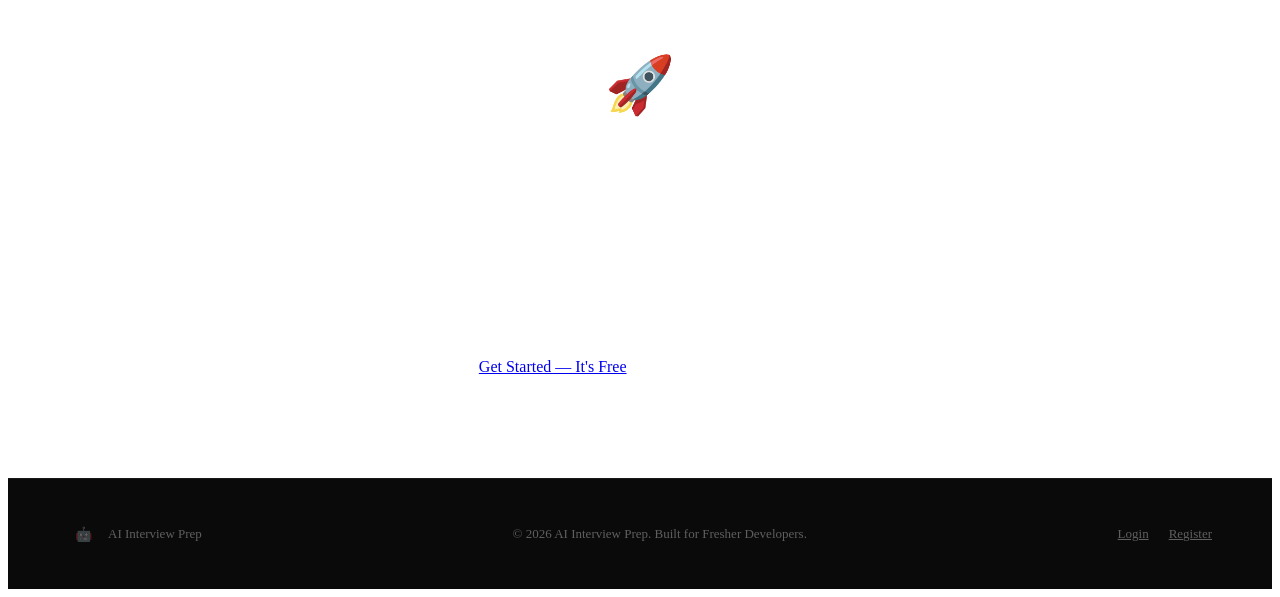
==== commit 4e49d57c: "style: switch to warm amber dark theme (#D97706 primary, #111111 bg)" ====
--- a/src/main/resources/templates/index.html
+++ b/src/main/resources/templates/index.html
@@ -4,7 +4,7 @@
   <meta charset="UTF-8">
   <meta name="viewport" content="width=device-width, initial-scale=1.0">
   <title>AI Interview Prep – Multi-Language Coding Mentor</title>
-  <link rel="stylesheet" href="/css/main.css">
+  <link rel="stylesheet" href="/css/main.css?v=2.0">
   <style>
     body { background: var(--bg); }
 
@@ -127,7 +127,7 @@
 
     .lang-pill:hover {
       background: var(--primary-light);
-      border-color: rgba(108,99,255,0.5);
+      border-color: rgba(217,119,6,0.5);
       color: white;
       transform: scale(1.05);
     }
@@ -171,7 +171,7 @@
     }
 
     footer {
-      background: #0A0A1E;
+      background: #0A0A0A;
       padding: 40px 60px;
       border-top: 1px solid rgba(255,255,255,0.06);
       display: flex;
@@ -299,9 +299,9 @@
     .ticker {
       overflow: hidden;
       white-space: nowrap;
-      background: var(--primary-light);
-      border-top: 1px solid rgba(108,99,255,0.15);
-      border-bottom: 1px solid rgba(108,99,255,0.15);
+      background: rgba(217,119,6,0.08);
+      border-top: 1px solid rgba(217,119,6,0.15);
+      border-bottom: 1px solid rgba(217,119,6,0.15);
       padding: 12px 0;
     }
 
@@ -425,7 +425,7 @@
 
     <div class="features-grid">
       <div class="feature-card">
-        <div class="feature-icon" style="background:rgba(108,99,255,0.15)">📝</div>
+        <div class="feature-icon" style="background:rgba(217,119,6,0.15)">📝</div>
         <div class="feature-title">MCQ Practice</div>
         <div class="feature-desc">Hundreds of AI-generated multiple choice questions covering language fundamentals, OOP, libraries, and more.</div>
       </div>
@@ -460,7 +460,7 @@
         <div class="feature-desc">AI creates a personalized week-by-week study plan based on your weak topics and target role.</div>
       </div>
       <div class="feature-card">
-        <div class="feature-icon" style="background:rgba(108,99,255,0.15)">🔍</div>
+        <div class="feature-icon" style="background:rgba(217,119,6,0.15)">🔍</div>
         <div class="feature-title">Weak Topic Analysis</div>
         <div class="feature-desc">AI analyses your results to pinpoint exactly where you need improvement and why.</div>
       </div>
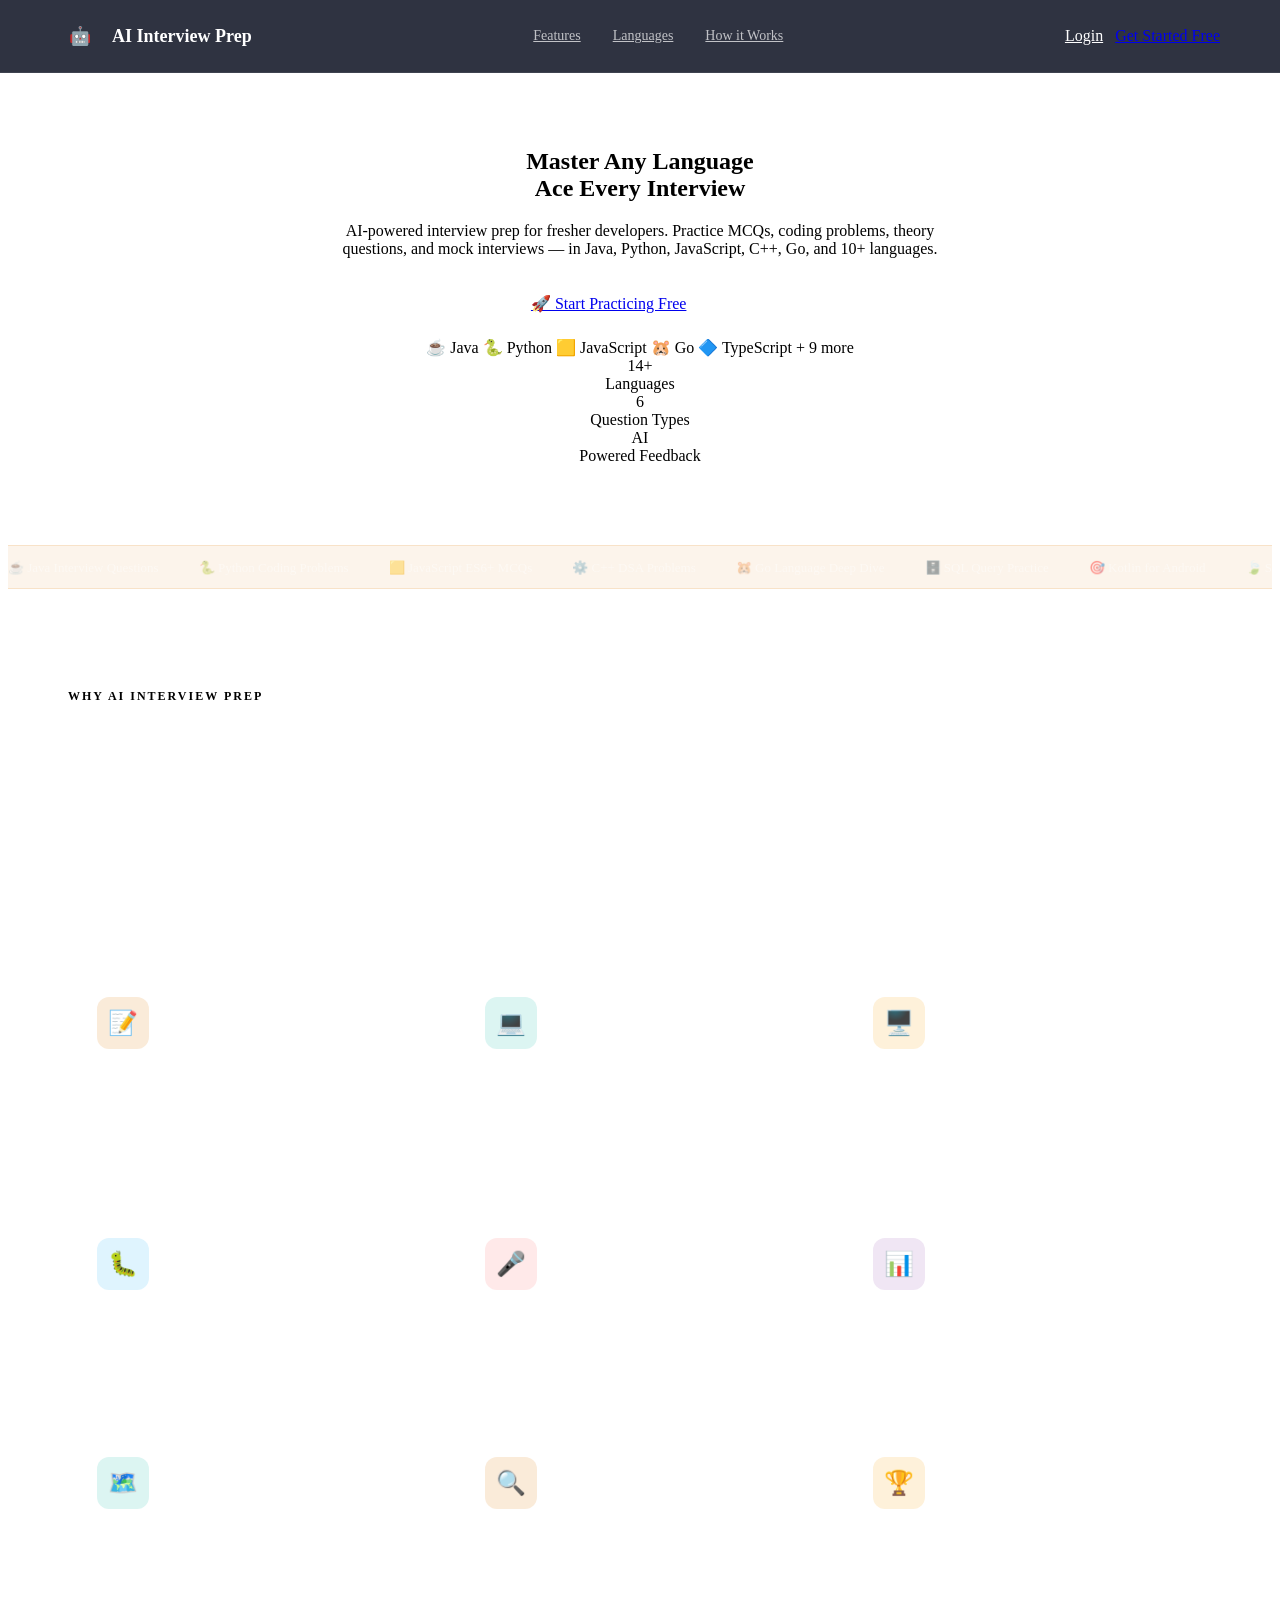
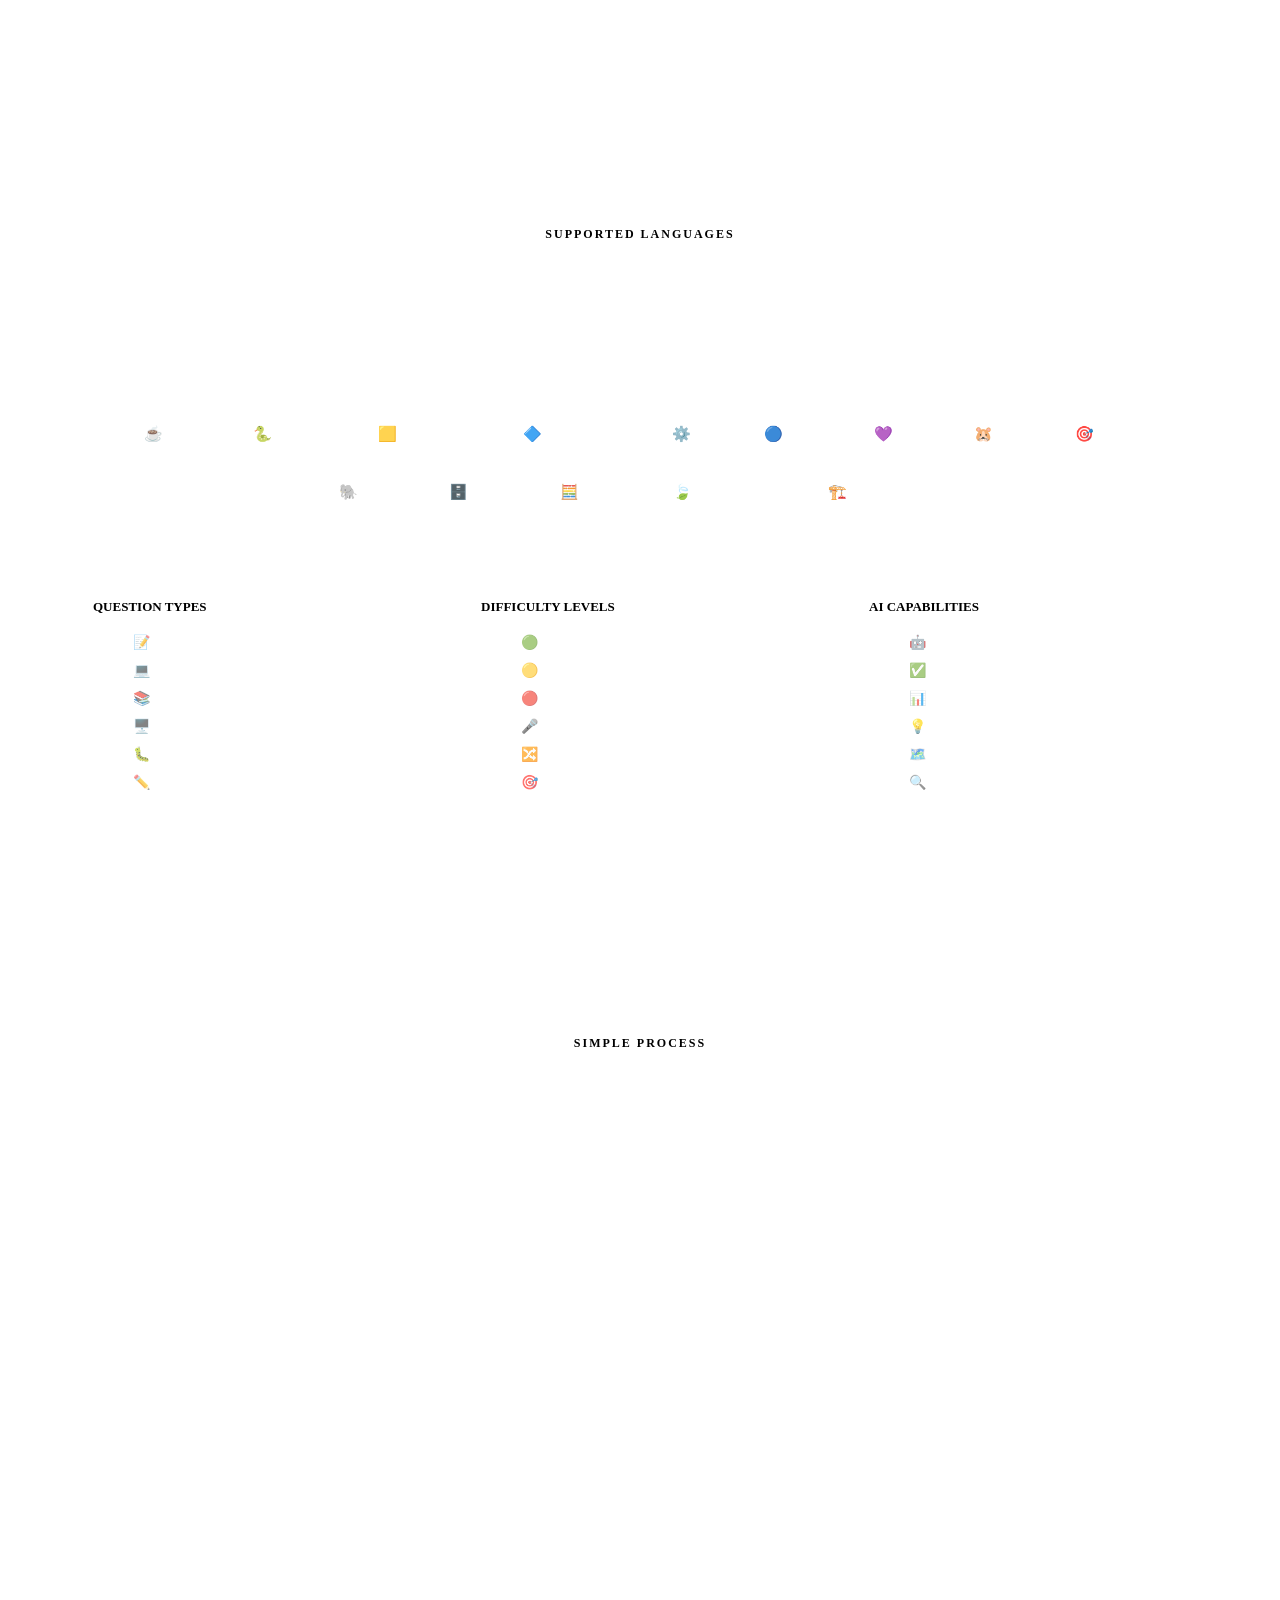
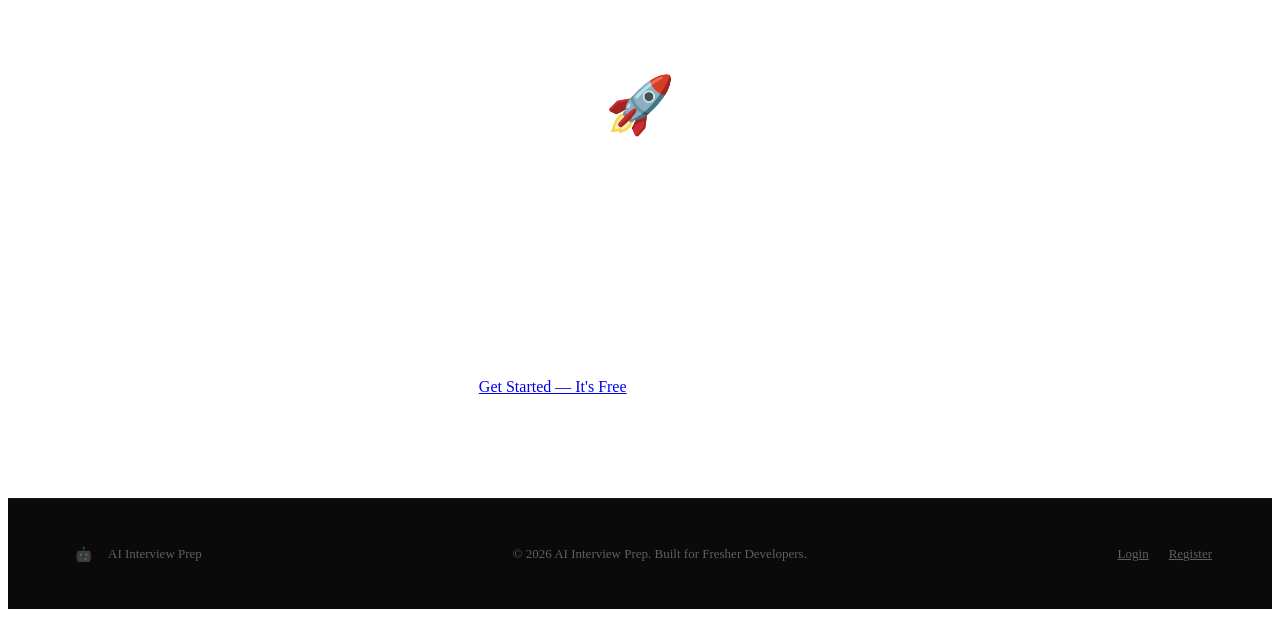
==== commit 257cdd1b: "fix: center hero section subtitle text on landing page" ====
--- a/src/main/resources/templates/index.html
+++ b/src/main/resources/templates/index.html
@@ -4,7 +4,7 @@
   <meta charset="UTF-8">
   <meta name="viewport" content="width=device-width, initial-scale=1.0">
   <title>AI Interview Prep – Multi-Language Coding Mentor</title>
-  <link rel="stylesheet" href="/css/main.css?v=2.0">
+  <link rel="stylesheet" href="/css/main.css?v=2.1">
   <style>
     body { background: var(--bg); }
 
@@ -355,7 +355,7 @@
         Master <span class="highlight">Any Language</span><br>
         Ace Every Interview
       </h1>
-      <p class="hero-subtitle">
+      <p class="hero-subtitle" style="text-align: center; margin: 0 auto 36px; max-width: 640px;">
         AI-powered interview prep for fresher developers. Practice MCQs, coding problems, theory questions, and mock interviews — in Java, Python, JavaScript, C++, Go, and 10+ languages.
       </p>
       <div style="display:flex;gap:14px;flex-wrap:wrap;justify-content:center;">
